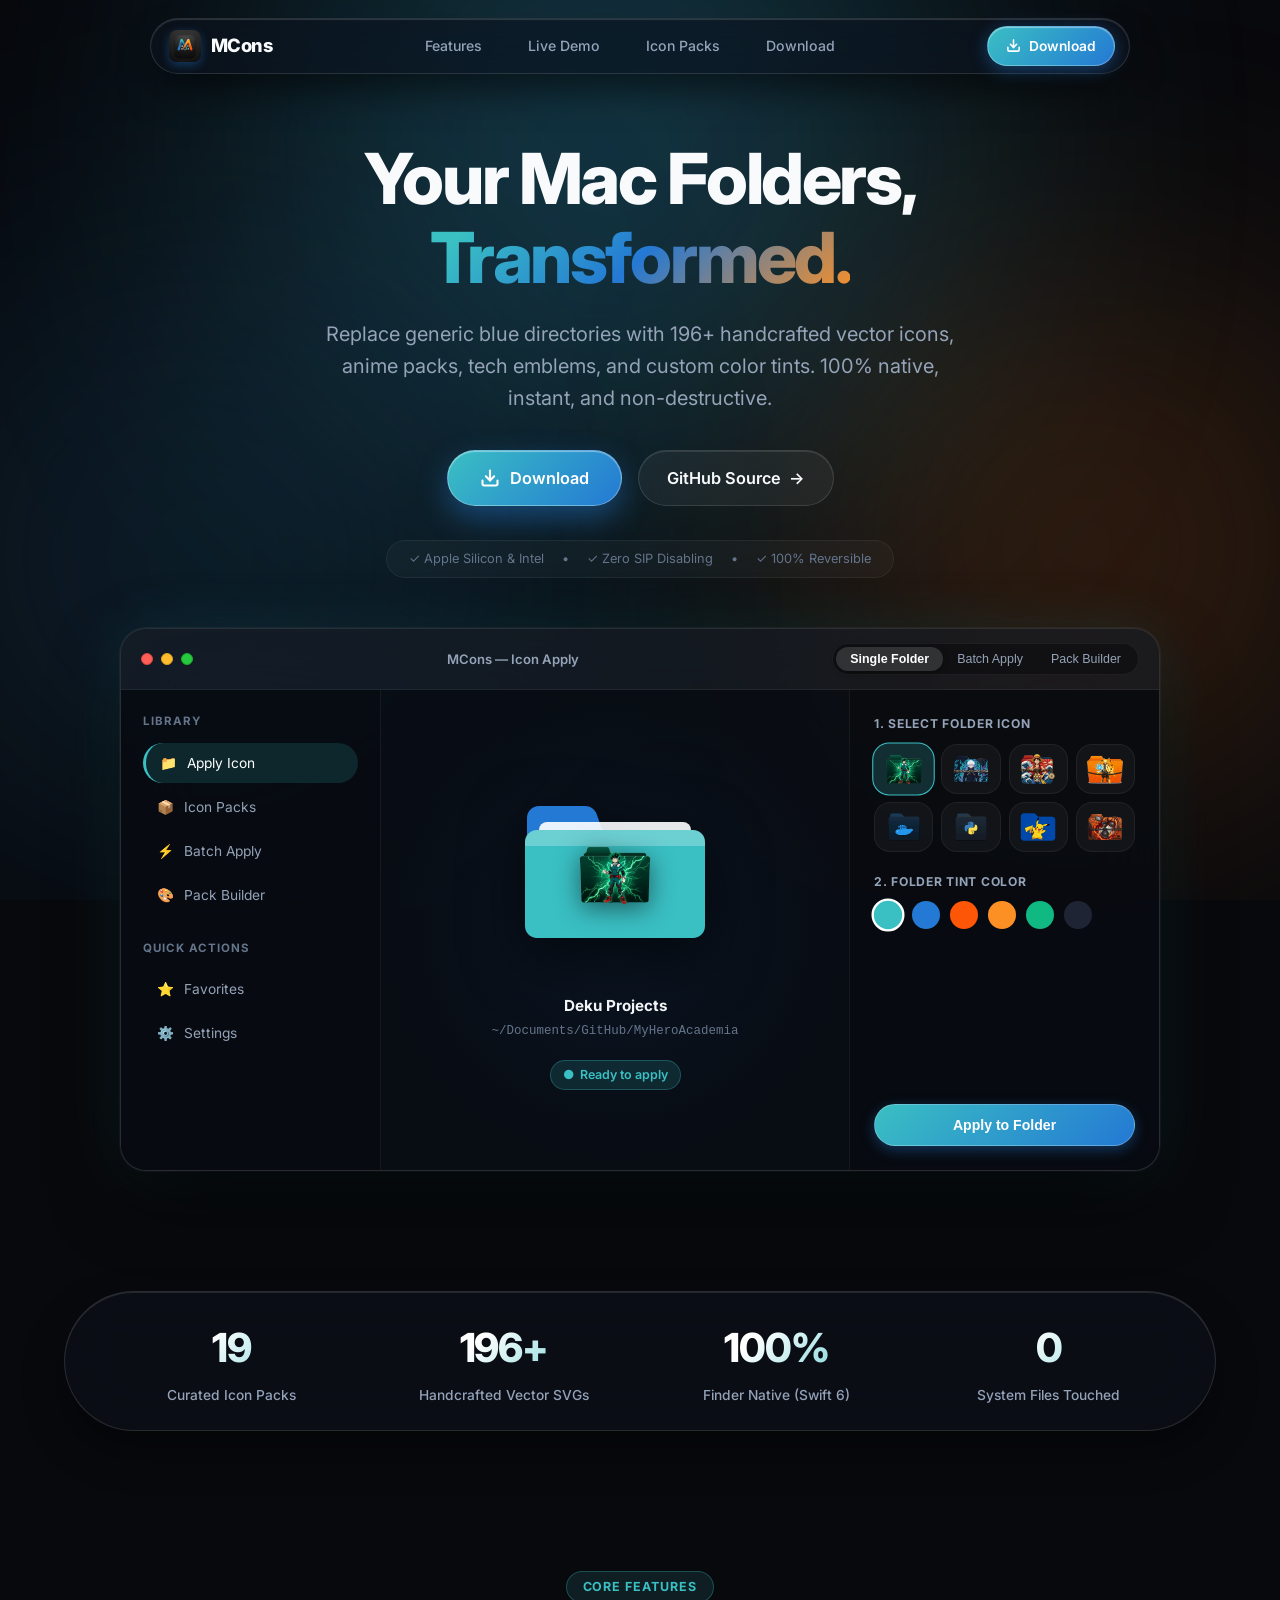
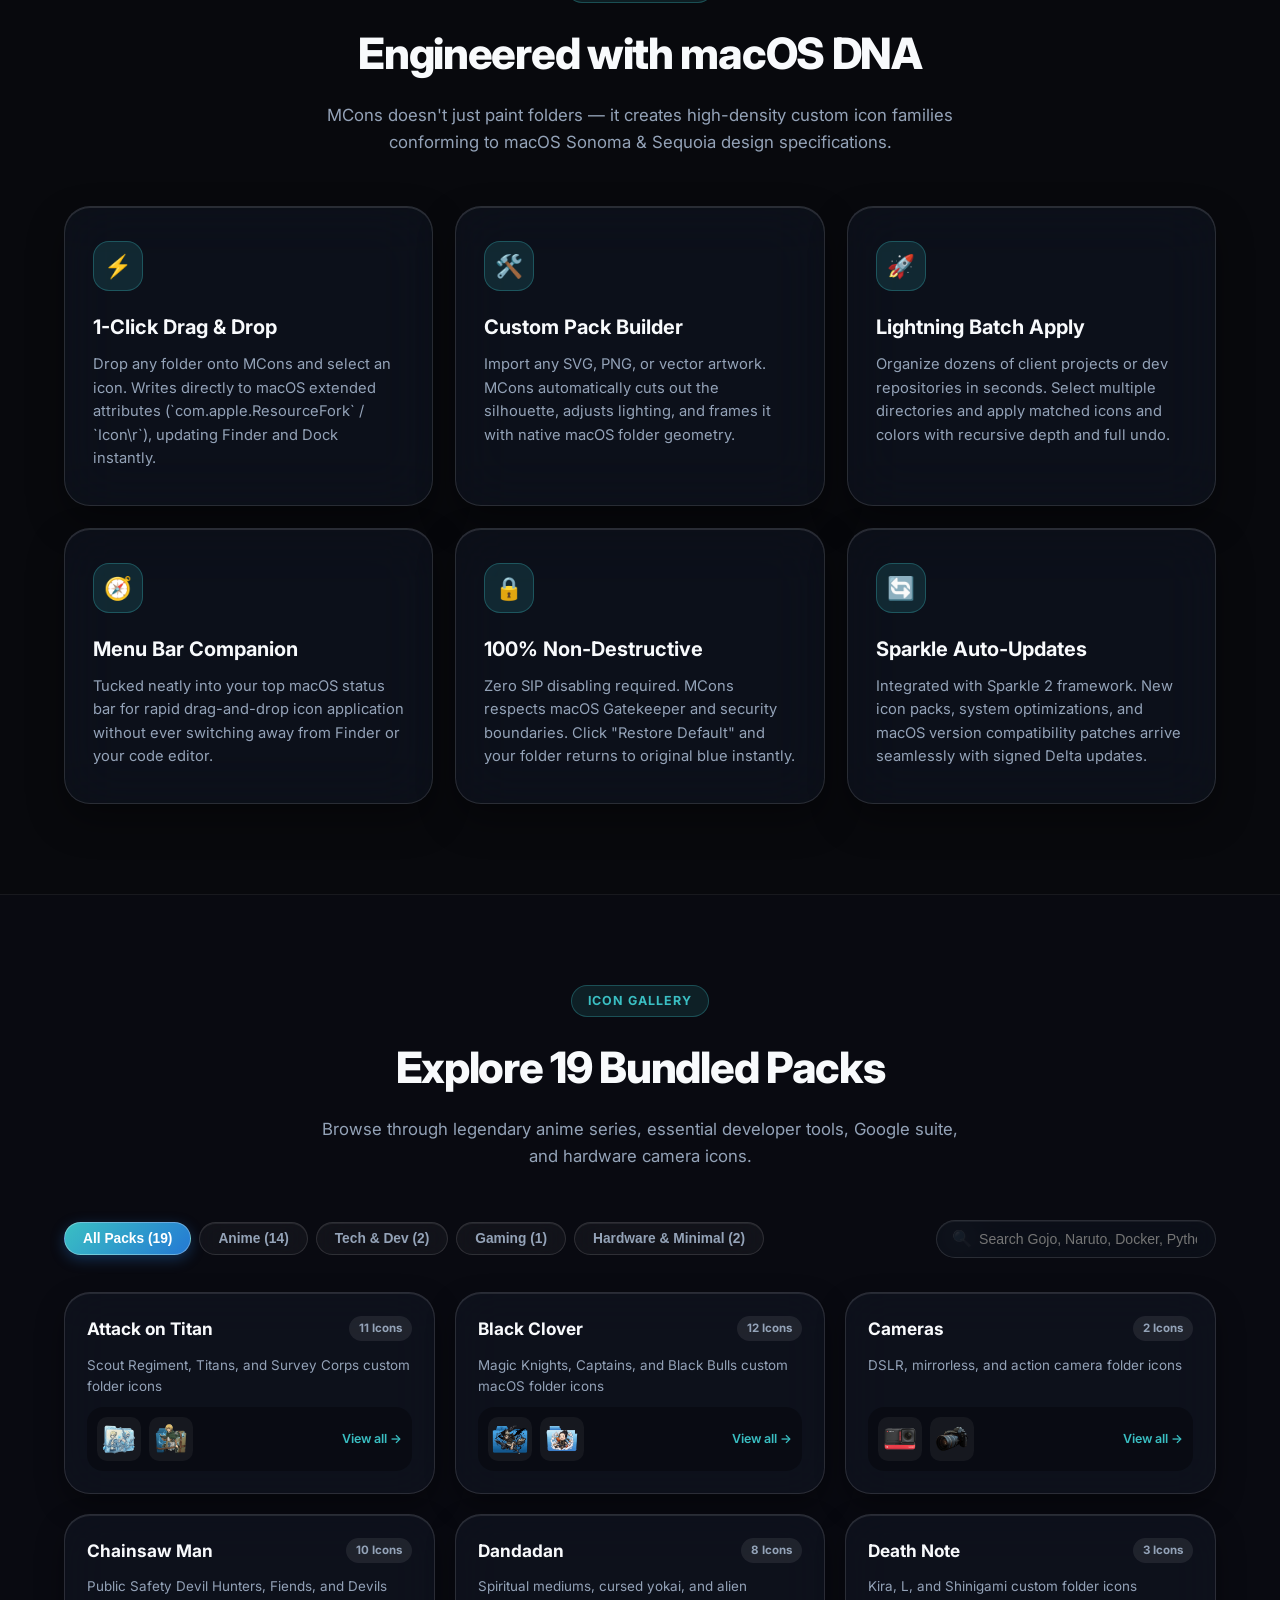
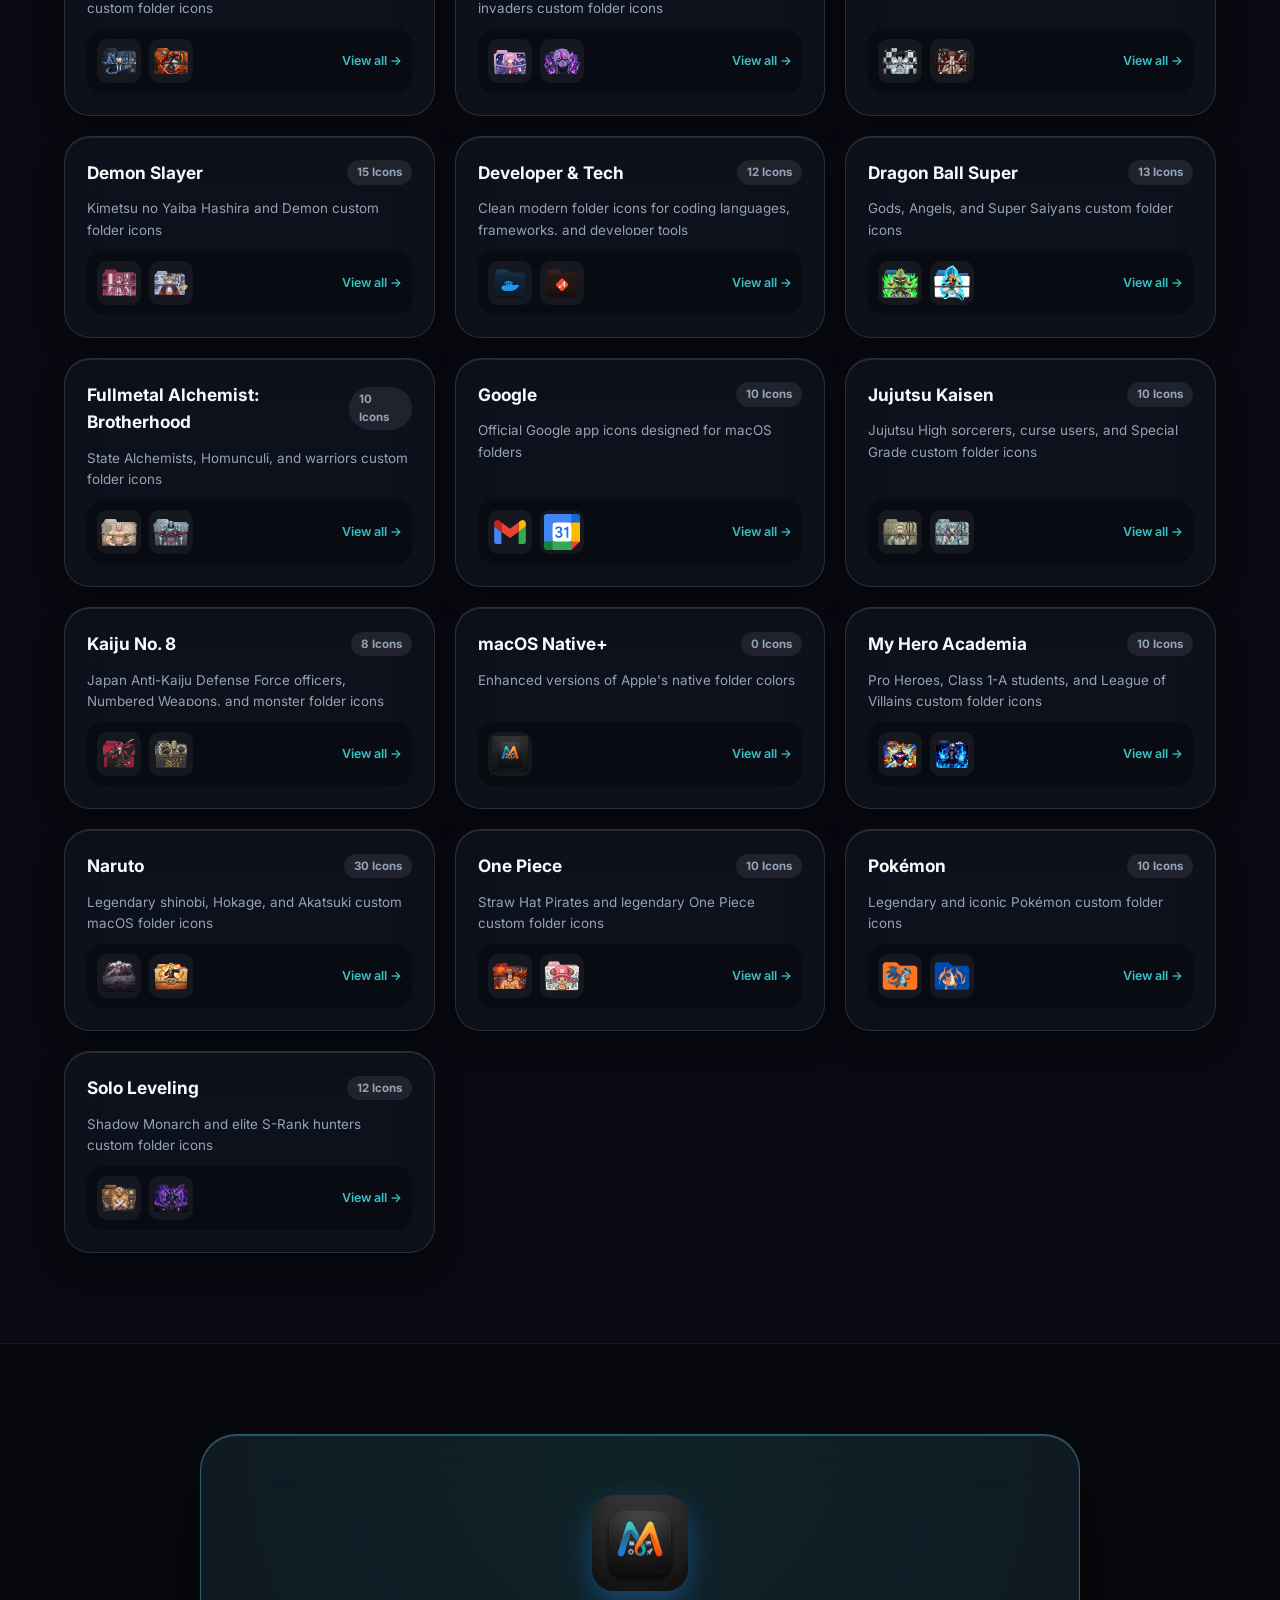
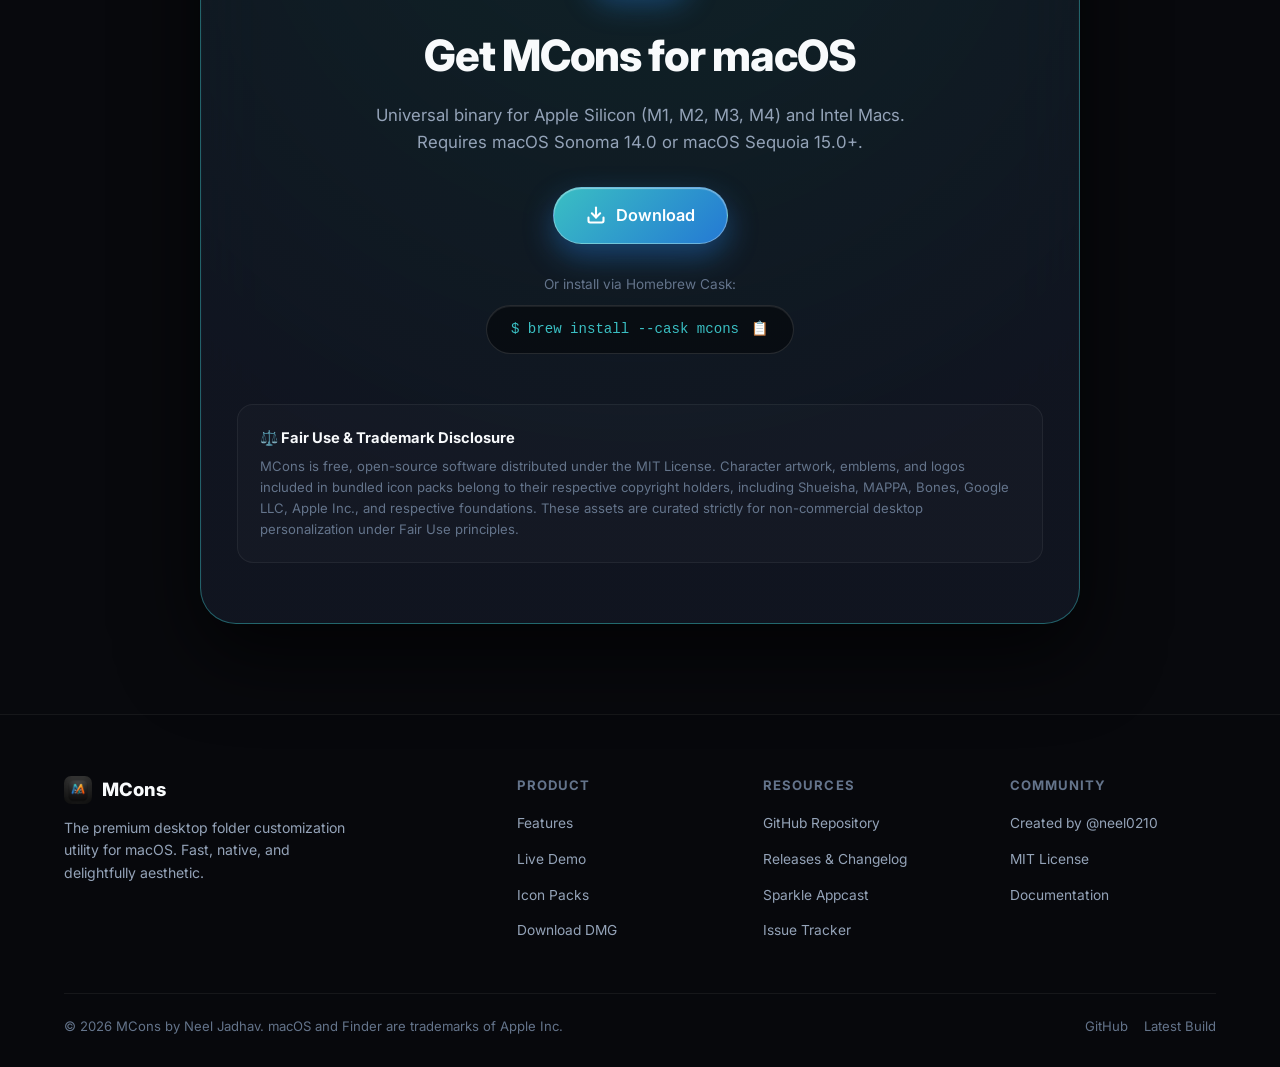
==== docs/index.html @ 1f39835d "feat: add web showcase landing page and Windows desktop companion app" ====
<!DOCTYPE html>
<html lang="en">
<head>
  <meta charset="UTF-8">
  <meta name="viewport" content="width=device-width, initial-scale=1.0">
  <title>MCons — Native macOS Folder Customizer & Vector Icon Packs</title>
  <meta name="description" content="Personalize generic macOS blue folders with 196+ handcrafted vector icons, anime packs, dev tech badges, and custom tints. 100% native Swift 6 app for macOS Sonoma & Sequoia.">
  <meta name="keywords" content="macOS folder icons, custom Mac folders, Mac icon pack, anime folder icons, macOS Sequoia folder customizer, swiftui macos app">
  <meta name="author" content="Neel Jadhav">

  <!-- OpenGraph / Social -->
  <meta property="og:type" content="website">
  <meta property="og:url" content="https://neel0210.github.io/MCons/">
  <meta property="og:title" content="MCons — Your Mac Folders, Transformed.">
  <meta property="og:description" content="196+ handcrafted vector icons, anime packs, custom pack builder, and batch folder applicator for macOS Sonoma & Sequoia.">
  <meta property="og:image" content="assets/icon-512.png">

  <!-- Favicon -->
  <link rel="icon" type="image/png" sizes="32x32" href="assets/icon-256.png">
  <link rel="apple-touch-icon" href="assets/icon-512.png">

  <!-- Google Fonts: Inter -->
  <link rel="preconnect" href="https://fonts.googleapis.com">
  <link rel="preconnect" href="https://fonts.gstatic.com" crossorigin>
  <link href="https://fonts.googleapis.com/css2?family=Inter:wght@400;500;600;700;800&display=swap" rel="stylesheet">

  <link rel="stylesheet" href="styles.css">
</head>
<body>

  <!-- Ambient Glowing Background (Icon Color Palette) -->
  <div class="bg-ambient">
    <div class="aurora-blob blob-1"></div>
    <div class="aurora-blob blob-2"></div>
    <div class="aurora-blob blob-3"></div>
  </div>

  <!-- Floating Pill Glass Navigation (macOS 26/27 Style) -->
  <header class="header-glass">
    <div class="header-container">
      <a href="#" class="logo-wrap">
        <img src="assets/icon-256.png" alt="MCons Logo" />
        <span class="logo-text">MCons</span>
      </a>

      <nav>
        <ul class="nav-links">
          <li><a href="#features">Features</a></li>
          <li><a href="#demo">Live Demo</a></li>
          <li><a href="#packs">Icon Packs</a></li>
          <li><a href="#download">Download</a></li>
        </ul>
      </nav>

      <div class="nav-actions">
        <a href="#download" class="btn-primary-pill">
          <svg width="15" height="15" viewBox="0 0 24 24" fill="none" stroke="currentColor" stroke-width="2.5" stroke-linecap="round" stroke-linejoin="round">
            <path d="M21 15v4a2 2 0 0 1-2 2H5a2 2 0 0 1-2-2v-4"></path>
            <polyline points="7 10 12 15 17 10"></polyline>
            <line x1="12" y1="15" x2="12" y2="3"></line>
          </svg>
          <span>Download</span>
        </a>
      </div>
    </div>
  </header>

  <!-- Hero Section -->
  <section class="hero">
    <div class="container">
      <h1 class="hero-title">
        Your Mac Folders, <br/>
        <span class="icon-gradient-title">Transformed.</span>
      </h1>

      <p class="hero-sub">
        Replace generic blue directories with 196+ handcrafted vector icons, anime packs, tech emblems, and custom color tints. 100% native, instant, and non-destructive.
      </p>

      <div class="hero-cta">
        <a id="heroDmgBtn" href="https://github.com/neel0210/MCons/releases/latest/download/MCons-v1.0.4-release.dmg" download="MCons.dmg" class="btn-hero-download">
          <svg width="20" height="20" viewBox="0 0 24 24" fill="none" stroke="currentColor" stroke-width="2.5" stroke-linecap="round" stroke-linejoin="round">
            <path d="M21 15v4a2 2 0 0 1-2 2H5a2 2 0 0 1-2-2v-4"></path>
            <polyline points="7 10 12 15 17 10"></polyline>
            <line x1="12" y1="15" x2="12" y2="3"></line>
          </svg>
          <span>Download</span>
        </a>

        <a href="https://github.com/neel0210/MCons" target="_blank" rel="noopener" class="btn-hero-secondary">
          <span>GitHub Source</span>
          <span>→</span>
        </a>
      </div>

      <div class="hero-tags-pill">
        <span>✓ Apple Silicon & Intel</span>
        <span>•</span>
        <span>✓ Zero SIP Disabling</span>
        <span>•</span>
        <span>✓ 100% Reversible</span>
      </div>

      <!-- Live Interactive macOS App Mockup -->
      <div id="demo" class="mockup-wrapper">
        <div class="macos-window">
          <!-- Titlebar -->
          <div class="window-titlebar">
            <div class="traffic-lights">
              <span class="light red"></span>
              <span class="light yellow"></span>
              <span class="light green"></span>
            </div>

            <span class="window-title">MCons — Icon Apply</span>

            <div class="window-segmented-pill">
              <button class="seg-btn active">Single Folder</button>
              <button class="seg-btn">Batch Apply</button>
              <button class="seg-btn">Pack Builder</button>
            </div>
          </div>

          <!-- Window Content -->
          <div class="window-body">
            <!-- Sidebar -->
            <div class="mockup-sidebar">
              <div class="mockup-sidebar-title">Library</div>
              <div class="mockup-nav-item active">
                <span>📁</span>
                <span>Apply Icon</span>
              </div>
              <div class="mockup-nav-item">
                <span>📦</span>
                <span>Icon Packs</span>
              </div>
              <div class="mockup-nav-item">
                <span>⚡</span>
                <span>Batch Apply</span>
              </div>
              <div class="mockup-nav-item">
                <span>🎨</span>
                <span>Pack Builder</span>
              </div>
              <div class="mockup-sidebar-title" style="margin-top: 24px;">Quick Actions</div>
              <div class="mockup-nav-item">
                <span>⭐</span>
                <span>Favorites</span>
              </div>
              <div class="mockup-nav-item">
                <span>⚙️</span>
                <span>Settings</span>
              </div>
            </div>

            <!-- Stage: Folder Canvas -->
            <div class="mockup-stage">
              <div class="folder-canvas-wrap">
                <!-- macOS Sonoma / Sequoia Style Vector Folder -->
                <svg id="mockupFolderSvg" class="mac-folder-svg" viewBox="0 0 200 160" fill="none" xmlns="http://www.w3.org/2000/svg">
                  <!-- Back Tab -->
                  <path id="folderTabPath" d="M12 28C12 21.3726 17.3726 16 24 16H70C75.2536 16 80.0899 19.4344 81.8159 24.3986L86.1841 36.9686C87.0471 39.4507 89.4652 41.1672 92.0921 41.1672H176C182.627 41.1672 188 46.5398 188 53.1672V136C188 142.627 182.627 148 176 148H24C17.3726 148 12 142.627 12 136V28Z" fill="#2479d4"/>
                  <!-- Paper Sheet -->
                  <rect x="24" y="32" width="152" height="100" rx="8" fill="#ffffff" fill-opacity="0.9"/>
                  <!-- Front Flap with Depth Gradient -->
                  <path id="folderFrontPath" d="M10 52C10 45.3726 15.3726 40 22 40H178C184.627 40 190 45.3726 190 52V136C190 142.627 184.627 148 178 148H22C15.3726 148 10 142.627 10 136V52Z" fill="#3abfc3"/>
                  <path d="M10 52C10 45.3726 15.3726 40 22 40H178C184.627 40 190 45.3726 190 52V56H10V52Z" fill="#ffffff" fill-opacity="0.25"/>
                </svg>

                <!-- Vector Badge / Character Overlay -->
                <div class="folder-icon-overlay">
                  <img id="mockupOverlayIcon" src="assets/preview-icons/my-hero-academia__izuku_midoriya.svg" alt="Active Icon" />
                </div>
              </div>

              <div id="mockupTargetName" class="folder-target-name">Deku Projects</div>
              <div class="folder-target-path">~/Documents/GitHub/MyHeroAcademia</div>

              <div class="stage-badge-pill">
                <span>●</span> Ready to apply
              </div>
            </div>

            <!-- Controls Panel -->
            <div class="mockup-controls">
              <div>
                <div class="control-group-title">1. Select Folder Icon</div>
                <div class="icon-selector-grid">
                  <button class="icon-chip-btn active" data-icon="assets/preview-icons/my-hero-academia__izuku_midoriya.svg" data-name="Deku" title="Izuku Midoriya">
                    <img src="assets/preview-icons/my-hero-academia__izuku_midoriya.svg" alt="Deku" />
                  </button>
                  <button class="icon-chip-btn" data-icon="assets/preview-icons/jujutsu-kaisen__satoru_gojo.svg" data-name="Gojo" title="Satoru Gojo">
                    <img src="assets/preview-icons/jujutsu-kaisen__satoru_gojo.svg" alt="Gojo" />
                  </button>
                  <button class="icon-chip-btn" data-icon="assets/preview-icons/one-piece_luffy.svg" data-name="Luffy" title="Monkey D. Luffy">
                    <img src="assets/preview-icons/one-piece_luffy.svg" alt="Luffy" />
                  </button>
                  <button class="icon-chip-btn" data-icon="assets/preview-icons/naruto__naruto_uzumaki.svg" data-name="Naruto" title="Naruto Uzumaki">
                    <img src="assets/preview-icons/naruto__naruto_uzumaki.svg" alt="Naruto" />
                  </button>
                  <button class="icon-chip-btn" data-icon="assets/preview-icons/dev-tech_docker.svg" data-name="Docker" title="Docker Container">
                    <img src="assets/preview-icons/dev-tech_docker.svg" alt="Docker" />
                  </button>
                  <button class="icon-chip-btn" data-icon="assets/preview-icons/dev-tech_python.svg" data-name="Python" title="Python 3">
                    <img src="assets/preview-icons/dev-tech_python.svg" alt="Python" />
                  </button>
                  <button class="icon-chip-btn" data-icon="assets/preview-icons/pokemon_pikachu.svg" data-name="Pikachu" title="Pikachu">
                    <img src="assets/preview-icons/pokemon_pikachu.svg" alt="Pikachu" />
                  </button>
                  <button class="icon-chip-btn" data-icon="assets/preview-icons/chainsaw-man_denji.svg" data-name="Denji" title="Chainsaw Man">
                    <img src="assets/preview-icons/chainsaw-man_denji.svg" alt="Denji" />
                  </button>
                </div>
              </div>

              <div>
                <div class="control-group-title">2. Folder Tint Color</div>
                <div class="color-swatches">
                  <button class="swatch-btn active" style="background: #3abfc3;" data-color="#3abfc3" title="MCons Cyan"></button>
                  <button class="swatch-btn" style="background: #2479d4;" data-color="#2479d4" title="Sapphire Blue"></button>
                  <button class="swatch-btn" style="background: #fd5607;" data-color="#fd5607" title="Sunset Orange"></button>
                  <button class="swatch-btn" style="background: #fd9024;" data-color="#fd9024" title="Flame Amber"></button>
                  <button class="swatch-btn" style="background: #10b981;" data-color="#10b981" title="Emerald Green"></button>
                  <button class="swatch-btn" style="background: #1e2433;" data-color="#1e2433" title="Obsidian Slate"></button>
                </div>
              </div>

              <button id="mockupApplyBtn" class="btn-apply-pill">
                Apply to Folder
              </button>
            </div>
          </div>
        </div>
      </div>
    </div>
  </section>

  <!-- Stats Pill Bar -->
  <section class="stats-section">
    <div class="container">
      <div class="stats-pill-container">
        <div>
          <div class="stat-number">19</div>
          <div class="stat-label">Curated Icon Packs</div>
        </div>
        <div>
          <div class="stat-number">196+</div>
          <div class="stat-label">Handcrafted Vector SVGs</div>
        </div>
        <div>
          <div class="stat-number">100%</div>
          <div class="stat-label">Finder Native (Swift 6)</div>
        </div>
        <div>
          <div class="stat-number">0</div>
          <div class="stat-label">System Files Touched</div>
        </div>
      </div>
    </div>
  </section>

  <!-- Features Grid -->
  <section id="features" class="section-pad">
    <div class="container">
      <div class="section-head">
        <span class="section-tag-pill">Core Features</span>
        <h2 class="section-title">Engineered with macOS DNA</h2>
        <p class="section-desc">
          MCons doesn't just paint folders — it creates high-density custom icon families conforming to macOS Sonoma & Sequoia design specifications.
        </p>
      </div>

      <div class="features-grid">
        <div class="feature-pill-card">
          <div class="feature-icon-badge">⚡</div>
          <h3>1-Click Drag & Drop</h3>
          <p>
            Drop any folder onto MCons and select an icon. Writes directly to macOS extended attributes (`com.apple.ResourceFork` / `Icon\r`), updating Finder and Dock instantly.
          </p>
        </div>

        <div class="feature-pill-card">
          <div class="feature-icon-badge">🛠️</div>
          <h3>Custom Pack Builder</h3>
          <p>
            Import any SVG, PNG, or vector artwork. MCons automatically cuts out the silhouette, adjusts lighting, and frames it with native macOS folder geometry.
          </p>
        </div>

        <div class="feature-pill-card">
          <div class="feature-icon-badge">🚀</div>
          <h3>Lightning Batch Apply</h3>
          <p>
            Organize dozens of client projects or dev repositories in seconds. Select multiple directories and apply matched icons and colors with recursive depth and full undo.
          </p>
        </div>

        <div class="feature-pill-card">
          <div class="feature-icon-badge">🧭</div>
          <h3>Menu Bar Companion</h3>
          <p>
            Tucked neatly into your top macOS status bar for rapid drag-and-drop icon application without ever switching away from Finder or your code editor.
          </p>
        </div>

        <div class="feature-pill-card">
          <div class="feature-icon-badge">🔒</div>
          <h3>100% Non-Destructive</h3>
          <p>
            Zero SIP disabling required. MCons respects macOS Gatekeeper and security boundaries. Click "Restore Default" and your folder returns to original blue instantly.
          </p>
        </div>

        <div class="feature-pill-card">
          <div class="feature-icon-badge">🔄</div>
          <h3>Sparkle Auto-Updates</h3>
          <p>
            Integrated with Sparkle 2 framework. New icon packs, system optimizations, and macOS version compatibility patches arrive seamlessly with signed Delta updates.
          </p>
        </div>
      </div>
    </div>
  </section>

  <!-- Icon Packs Catalog & Interactive Explorer -->
  <section id="packs" class="section-pad packs-explorer">
    <div class="container">
      <div class="section-head">
        <span class="section-tag-pill">Icon Gallery</span>
        <h2 class="section-title">Explore 19 Bundled Packs</h2>
        <p class="section-desc">
          Browse through legendary anime series, essential developer tools, Google suite, and hardware camera icons.
        </p>
      </div>

      <!-- Controls: Category Chips + Search -->
      <div class="explorer-controls">
        <div class="category-tabs">
          <button class="cat-btn active" data-cat="all">All Packs (19)</button>
          <button class="cat-btn" data-cat="Anime">Anime (14)</button>
          <button class="cat-btn" data-cat="Tech & Dev">Tech & Dev (2)</button>
          <button class="cat-btn" data-cat="Gaming">Gaming (1)</button>
          <button class="cat-btn" data-cat="Hardware">Hardware & Minimal (2)</button>
        </div>

        <div class="search-box">
          <span class="search-icon">🔍</span>
          <input id="packSearchInput" type="text" placeholder="Search Gojo, Naruto, Docker, Python..." />
        </div>
      </div>

      <!-- Dynamic Cards Grid -->
      <div id="packsGrid" class="packs-grid">
        <!-- Rendered dynamically by app.js from MCONS_PACKS -->
      </div>
    </div>
  </section>

  <!-- Download & Installation Hub -->
  <section id="download" class="section-pad download-section">
    <div class="container">
      <div class="download-pill-card">
        <img src="assets/icon-512.png" alt="MCons Icon" class="download-app-icon" />

        <h2 class="section-title" style="margin-bottom: 12px;">Get MCons for macOS</h2>
        <p class="section-desc" style="max-width: 580px; margin: 0 auto 30px;">
          Universal binary for Apple Silicon (M1, M2, M3, M4) and Intel Macs. Requires macOS Sonoma 14.0 or macOS Sequoia 15.0+.
        </p>

        <div class="download-buttons">
          <a id="mainDmgBtn" href="https://github.com/neel0210/MCons/releases/latest/download/MCons-v1.0.4-release.dmg" download="MCons.dmg" class="btn-hero-download">
            <svg width="20" height="20" viewBox="0 0 24 24" fill="none" stroke="currentColor" stroke-width="2.5" stroke-linecap="round" stroke-linejoin="round">
              <path d="M21 15v4a2 2 0 0 1-2 2H5a2 2 0 0 1-2-2v-4"></path>
              <polyline points="7 10 12 15 17 10"></polyline>
              <line x1="12" y1="15" x2="12" y2="3"></line>
            </svg>
            <span>Download</span>
          </a>
        </div>

        <div style="margin-top: 30px;">
          <div style="font-size: 0.85rem; color: var(--text-dim); margin-bottom: 10px;">Or install via Homebrew Cask:</div>
          <div id="brewCopyBox" class="brew-pill-box" title="Click to copy command">
            <span>$ brew install --cask mcons</span>
            <span>📋</span>
          </div>
        </div>

        <!-- Fair Use Disclosure -->
        <div class="fair-use-box">
          <h4>⚖️ Fair Use & Trademark Disclosure</h4>
          <p>
            MCons is free, open-source software distributed under the MIT License. Character artwork, emblems, and logos included in bundled icon packs belong to their respective copyright holders, including Shueisha, MAPPA, Bones, Google LLC, Apple Inc., and respective foundations. These assets are curated strictly for non-commercial desktop personalization under Fair Use principles.
          </p>
        </div>
      </div>
    </div>
  </section>

  <!-- Modal for Full Pack Preview -->
  <div id="packModal" class="modal-overlay">
    <div class="modal-window">
      <button id="modalCloseBtn" class="modal-close-btn">&times;</button>
      <div style="display: flex; align-items: baseline; gap: 12px;">
        <h3 id="modalTitle" style="font-size: 1.5rem;">Pack Name</h3>
        <span id="modalCount" style="font-size: 0.85rem; color: var(--icon-cyan); font-weight: 700;"></span>
      </div>
      <p id="modalDesc" style="color: var(--text-muted); margin: 8px 0 18px; font-size: 0.9rem;"></p>
      
      <div id="modalIconsGrid" class="modal-icons-grid">
        <!-- Rendered on pack click -->
      </div>
    </div>
  </div>

  <!-- Footer -->
  <footer class="site-footer">
    <div class="container">
      <div class="footer-grid">
        <div class="footer-brand">
          <div style="display: flex; align-items: center; gap: 10px;">
            <img src="assets/icon-256.png" alt="MCons Logo" style="width: 28px; height: 28px; border-radius: 7px;" />
            <span style="font-size: 1.15rem; font-weight: 800;">MCons</span>
          </div>
          <p>
            The premium desktop folder customization utility for macOS. Fast, native, and delightfully aesthetic.
          </p>
        </div>

        <div class="footer-col">
          <h5>Product</h5>
          <ul>
            <li><a href="#features">Features</a></li>
            <li><a href="#demo">Live Demo</a></li>
            <li><a href="#packs">Icon Packs</a></li>
            <li><a href="#download">Download DMG</a></li>
          </ul>
        </div>

        <div class="footer-col">
          <h5>Resources</h5>
          <ul>
            <li><a href="https://github.com/neel0210/MCons" target="_blank" rel="noopener">GitHub Repository</a></li>
            <li><a href="https://github.com/neel0210/MCons/releases" target="_blank" rel="noopener">Releases & Changelog</a></li>
            <li><a href="https://raw.githubusercontent.com/neel0210/MCons/main/appcast.xml" target="_blank" rel="noopener">Sparkle Appcast</a></li>
            <li><a href="https://github.com/neel0210/MCons/issues" target="_blank" rel="noopener">Issue Tracker</a></li>
          </ul>
        </div>

        <div class="footer-col">
          <h5>Community</h5>
          <ul>
            <li><a href="https://github.com/neel0210" target="_blank" rel="noopener">Created by @neel0210</a></li>
            <li><a href="https://github.com/neel0210/MCons/blob/main/LICENSE" target="_blank" rel="noopener">MIT License</a></li>
            <li><a href="https://github.com/neel0210/MCons/blob/main/README.md" target="_blank" rel="noopener">Documentation</a></li>
          </ul>
        </div>
      </div>

      <div class="footer-bottom">
        <div>© 2026 MCons by Neel Jadhav. macOS and Finder are trademarks of Apple Inc.</div>
        <div style="display: flex; gap: 16px;">
          <a href="https://github.com/neel0210/MCons" style="color: var(--text-dim); text-decoration: none;">GitHub</a>
          <a href="#download" style="color: var(--text-dim); text-decoration: none;">Latest Build</a>
        </div>
      </div>
    </div>
  </footer>

  <!-- Scripts -->
  <script src="packs-data.js"></script>
  <script src="app.js"></script>
</body>
</html>
---- docs/styles.css ----
/* MCons — Next-Gen macOS Pill Glassmorphism Design System
   Inspired by macOS Sequoia & Futuristic Concept UI
   Color Palette Extracted from App Icon: 
     Teal/Cyan (#3abfc3), Sapphire Blue (#2479d4), Sunset Orange (#fd5607), Amber (#fd9024), Obsidian Slate (#090b10)
*/

:root {
  --font-mac: -apple-system, BlinkMacSystemFont, "SF Pro Display", "SF Pro Text", "Inter", sans-serif;
  --font-mono: "SF Mono", "Fira Code", Menlo, monospace;

  /* App Icon Exact Color Palette */
  --icon-cyan: #3abfc3;
  --icon-teal: #39cac3;
  --icon-blue: #2479d4;
  --icon-deep-blue: #1b5bb5;
  --icon-orange: #fd5607;
  --icon-amber: #fd9024;
  --icon-gold: #fea11f;

  /* Base & Glass Atmosphere */
  --bg-dark: #08090d;
  --bg-deep: #0e1118;
  --glass-surface: rgba(18, 22, 33, 0.65);
  --glass-elevated: rgba(26, 32, 48, 0.75);
  --glass-pill: rgba(255, 255, 255, 0.05);
  --glass-pill-hover: rgba(255, 255, 255, 0.09);

  /* Specular Highlight Borders */
  --border-glass: rgba(255, 255, 255, 0.12);
  --border-glass-subtle: rgba(255, 255, 255, 0.06);
  --border-highlight: rgba(255, 255, 255, 0.22);
  --border-cyan-glow: rgba(58, 191, 195, 0.45);
  --border-orange-glow: rgba(253, 86, 7, 0.4);

  /* Text Colors */
  --text-main: #f8fafc;
  --text-muted: #94a3b8;
  --text-dim: #64748b;

  /* macOS Pill Radius */
  --pill: 9999px;
  --radius-card: 26px;
  --radius-inner: 16px;

  /* Gradients from Icon */
  --grad-app-icon: linear-gradient(135deg, #3abfc3 0%, #2479d4 50%, #fd5607 100%);
  --grad-cyan-blue: linear-gradient(135deg, #3abfc3 0%, #2479d4 100%);
  --grad-orange-amber: linear-gradient(135deg, #fd5607 0%, #fd9024 100%);
  --grad-pill-specular: linear-gradient(180deg, rgba(255, 255, 255, 0.18) 0%, rgba(255, 255, 255, 0.02) 100%);

  --ease-spring: cubic-bezier(0.16, 1, 0.3, 1);
}

*, *::before, *::after {
  box-sizing: border-box;
  margin: 0;
  padding: 0;
}

html {
  scroll-behavior: smooth;
  color-scheme: dark;
}

body {
  font-family: var(--font-mac);
  background-color: var(--bg-dark);
  color: var(--text-main);
  line-height: 1.6;
  overflow-x: hidden;
  -webkit-font-smoothing: antialiased;
}

/* Ambient Background Lights (Icon Colors: Cyan + Orange + Sapphire) */
.bg-ambient {
  position: fixed;
  inset: 0;
  pointer-events: none;
  z-index: -1;
  overflow: hidden;
}

.aurora-blob {
  position: absolute;
  border-radius: 50%;
  filter: blur(140px);
  will-change: transform;
}

.blob-1 {
  width: 700px;
  height: 700px;
  background: radial-gradient(circle, #2479d4 0%, #3abfc3 60%, transparent 80%);
  top: -200px;
  left: 20%;
  opacity: 0.3;
}

.blob-2 {
  width: 550px;
  height: 550px;
  background: radial-gradient(circle, #fd5607 0%, #fd9024 50%, transparent 75%);
  top: 30%;
  right: -80px;
  opacity: 0.22;
}

.blob-3 {
  width: 600px;
  height: 600px;
  background: radial-gradient(circle, #3abfc3 0%, #1b5bb5 70%, transparent 80%);
  bottom: 5%;
  left: -100px;
  opacity: 0.18;
}

.container {
  width: 100%;
  max-width: 1200px;
  margin: 0 auto;
  padding: 0 24px;
}

/* Floating Glassmorphic Pill Header (macOS Concept) */
.header-glass {
  position: fixed;
  top: 18px;
  left: 0;
  right: 0;
  z-index: 1000;
  display: flex;
  justify-content: center;
  padding: 0 20px;
  pointer-events: none;
}

.header-container {
  pointer-events: auto;
  display: flex;
  align-items: center;
  justify-content: space-between;
  width: 100%;
  max-width: 980px;
  height: 56px;
  padding: 6px 14px 6px 18px;
  background: rgba(14, 18, 27, 0.65);
  backdrop-filter: blur(32px) saturate(210%);
  -webkit-backdrop-filter: blur(32px) saturate(210%);
  border: 1px solid var(--border-glass);
  border-radius: var(--pill);
  box-shadow: 0 20px 40px -10px rgba(0, 0, 0, 0.7),
              inset 0 1px 1px rgba(255, 255, 255, 0.15);
  transition: all 0.3s var(--ease-spring);
}

.logo-wrap {
  display: flex;
  align-items: center;
  gap: 10px;
  text-decoration: none;
  color: var(--text-main);
}

.logo-wrap img {
  width: 32px;
  height: 32px;
  border-radius: 8px;
  box-shadow: 0 3px 10px rgba(36, 121, 212, 0.4);
}

.logo-text {
  font-size: 1.15rem;
  font-weight: 800;
  letter-spacing: -0.03em;
}

.logo-badge {
  font-size: 0.68rem;
  font-weight: 700;
  padding: 2px 8px;
  background: rgba(58, 191, 195, 0.15);
  color: var(--icon-cyan);
  border: 1px solid rgba(58, 191, 195, 0.3);
  border-radius: var(--pill);
}

.nav-links {
  display: flex;
  align-items: center;
  gap: 22px;
  list-style: none;
}

.nav-links a {
  text-decoration: none;
  color: var(--text-muted);
  font-size: 0.88rem;
  font-weight: 500;
  padding: 6px 12px;
  border-radius: var(--pill);
  transition: all 0.2s ease;
}

.nav-links a:hover {
  color: var(--text-main);
  background: rgba(255, 255, 255, 0.06);
}

.nav-actions {
  display: flex;
  align-items: center;
  gap: 10px;
}

/* Glass Pill Buttons */
.btn-pill-glass {
  display: inline-flex;
  align-items: center;
  gap: 6px;
  padding: 7px 14px;
  border-radius: var(--pill);
  background: rgba(255, 255, 255, 0.05);
  border: 1px solid var(--border-glass);
  color: var(--text-main);
  text-decoration: none;
  font-size: 0.84rem;
  font-weight: 600;
  box-shadow: inset 0 1px 0 rgba(255, 255, 255, 0.1);
  transition: all 0.2s var(--ease-spring);
}

.btn-pill-glass:hover {
  background: rgba(255, 255, 255, 0.1);
  border-color: var(--border-highlight);
  transform: translateY(-1px);
}

.btn-primary-pill {
  display: inline-flex;
  align-items: center;
  gap: 8px;
  padding: 8px 18px;
  border-radius: var(--pill);
  background: var(--grad-cyan-blue);
  color: #fff;
  text-decoration: none;
  font-size: 0.86rem;
  font-weight: 600;
  border: 1px solid rgba(255, 255, 255, 0.25);
  box-shadow: 0 4px 18px rgba(36, 121, 212, 0.45),
              inset 0 1px 1px rgba(255, 255, 255, 0.4);
  cursor: pointer;
  transition: all 0.25s var(--ease-spring);
}

.btn-primary-pill:hover {
  box-shadow: 0 6px 24px rgba(36, 121, 212, 0.65);
  transform: translateY(-1px);
  filter: brightness(1.08);
}

/* Hero Section */
.hero {
  padding: 140px 0 70px;
  text-align: center;
}

.hero-pill-badge {
  display: inline-flex;
  align-items: center;
  gap: 8px;
  padding: 6px 18px;
  background: rgba(18, 24, 38, 0.7);
  backdrop-filter: blur(20px);
  border: 1px solid var(--border-glass);
  border-radius: var(--pill);
  font-size: 0.84rem;
  font-weight: 500;
  color: var(--text-muted);
  margin-bottom: 26px;
  box-shadow: 0 10px 25px rgba(0, 0, 0, 0.3),
              inset 0 1px 0 rgba(255, 255, 255, 0.12);
}

.hero-pill-badge .dot {
  width: 7px;
  height: 7px;
  border-radius: 50%;
  background: var(--icon-cyan);
  box-shadow: 0 0 10px var(--icon-cyan);
}

.hero-title {
  font-size: clamp(2.6rem, 5.8vw, 4.4rem);
  font-weight: 800;
  letter-spacing: -0.035em;
  max-width: 900px;
  margin: 0 auto 20px;
  line-height: 1.12;
}

.icon-gradient-title {
  background: linear-gradient(135deg, #3abfc3 10%, #2479d4 50%, #fd9024 100%);
  -webkit-background-clip: text;
  -webkit-text-fill-color: transparent;
}

.hero-sub {
  font-size: clamp(1.05rem, 2vw, 1.25rem);
  color: var(--text-muted);
  max-width: 660px;
  margin: 0 auto 36px;
}

.hero-cta {
  display: flex;
  align-items: center;
  justify-content: center;
  gap: 16px;
  flex-wrap: wrap;
  margin-bottom: 34px;
}

.btn-hero-download {
  display: inline-flex;
  align-items: center;
  gap: 10px;
  padding: 14px 32px;
  border-radius: var(--pill);
  background: var(--grad-cyan-blue);
  color: #fff;
  font-size: 1.02rem;
  font-weight: 600;
  text-decoration: none;
  border: 1px solid rgba(255, 255, 255, 0.3);
  box-shadow: 0 12px 30px rgba(36, 121, 212, 0.45),
              inset 0 1px 1px rgba(255, 255, 255, 0.4);
  transition: all 0.25s var(--ease-spring);
}

.btn-hero-download:hover {
  transform: translateY(-2px);
  box-shadow: 0 16px 38px rgba(36, 121, 212, 0.6);
  filter: brightness(1.06);
}

.btn-hero-secondary {
  display: inline-flex;
  align-items: center;
  gap: 8px;
  padding: 14px 28px;
  border-radius: var(--pill);
  background: rgba(255, 255, 255, 0.05);
  backdrop-filter: blur(20px);
  border: 1px solid var(--border-glass);
  color: var(--text-main);
  font-size: 1.02rem;
  font-weight: 600;
  text-decoration: none;
  box-shadow: inset 0 1px 0 rgba(255, 255, 255, 0.1);
  transition: all 0.25s var(--ease-spring);
}

.btn-hero-secondary:hover {
  background: rgba(255, 255, 255, 0.1);
  border-color: var(--border-highlight);
  transform: translateY(-2px);
}

.hero-tags-pill {
  display: inline-flex;
  align-items: center;
  gap: 18px;
  padding: 8px 22px;
  background: rgba(255, 255, 255, 0.03);
  backdrop-filter: blur(16px);
  border: 1px solid var(--border-glass-subtle);
  border-radius: var(--pill);
  font-size: 0.8rem;
  color: var(--text-dim);
  margin-bottom: 50px;
}

/* macOS Window Mockup with Glass Frame */
.mockup-wrapper {
  max-width: 1040px;
  margin: 0 auto;
}

.macos-window {
  background: rgba(14, 18, 28, 0.78);
  backdrop-filter: blur(36px) saturate(220%);
  -webkit-backdrop-filter: blur(36px) saturate(220%);
  border: 1px solid var(--border-glass);
  border-radius: var(--radius-card);
  box-shadow: 0 30px 80px -15px rgba(0, 0, 0, 0.85),
              0 0 0 1px rgba(255, 255, 255, 0.05),
              0 0 60px rgba(58, 191, 195, 0.15);
  overflow: hidden;
  text-align: left;
}

.window-titlebar {
  display: flex;
  align-items: center;
  justify-content: space-between;
  padding: 14px 20px;
  background: rgba(255, 255, 255, 0.03);
  border-bottom: 1px solid var(--border-glass-subtle);
}

.traffic-lights {
  display: flex;
  gap: 8px;
}

.light {
  width: 12px;
  height: 12px;
  border-radius: 50%;
}
.light.red { background: #ff5f56; border: 1px solid #e0443e; }
.light.yellow { background: #ffbd2e; border: 1px solid #dea123; }
.light.green { background: #27c93f; border: 1px solid #1aab29; }

.window-title {
  font-size: 0.82rem;
  font-weight: 600;
  color: var(--text-muted);
}

.window-segmented-pill {
  display: flex;
  background: rgba(0, 0, 0, 0.35);
  padding: 3px;
  border-radius: var(--pill);
  border: 1px solid var(--border-glass-subtle);
}

.seg-btn {
  background: none;
  border: none;
  color: var(--text-muted);
  font-size: 0.78rem;
  font-weight: 500;
  padding: 5px 14px;
  border-radius: var(--pill);
  cursor: pointer;
  transition: all 0.2s ease;
}

.seg-btn.active {
  background: rgba(255, 255, 255, 0.14);
  color: #fff;
  font-weight: 600;
  box-shadow: 0 2px 6px rgba(0,0,0,0.3);
}

.window-body {
  display: grid;
  grid-template-columns: 260px 1fr 310px;
  min-height: 480px;
  background: rgba(8, 11, 18, 0.6);
}

@media (max-width: 960px) {
  .window-body {
    grid-template-columns: 1fr;
  }
}

.mockup-sidebar {
  padding: 22px;
  border-right: 1px solid var(--border-glass-subtle);
  background: rgba(0, 0, 0, 0.18);
}

.mockup-sidebar-title {
  font-size: 0.72rem;
  text-transform: uppercase;
  letter-spacing: 0.08em;
  color: var(--text-dim);
  margin-bottom: 12px;
  font-weight: 700;
}

.mockup-nav-item {
  display: flex;
  align-items: center;
  gap: 10px;
  padding: 9px 14px;
  border-radius: var(--pill);
  font-size: 0.86rem;
  color: var(--text-muted);
  cursor: pointer;
  margin-bottom: 4px;
  transition: all 0.15s ease;
}

.mockup-nav-item:hover, .mockup-nav-item.active {
  background: rgba(58, 191, 195, 0.15);
  color: #fff;
}

.mockup-nav-item.active {
  border-left: 3px solid var(--icon-cyan);
}

.mockup-stage {
  padding: 30px;
  display: flex;
  flex-direction: column;
  align-items: center;
  justify-content: center;
  text-align: center;
  background: radial-gradient(circle at center, rgba(36, 121, 212, 0.08) 0%, transparent 70%);
}

.folder-canvas-wrap {
  position: relative;
  width: 220px;
  height: 200px;
  margin-bottom: 24px;
  display: flex;
  align-items: center;
  justify-content: center;
}

.mac-folder-svg {
  width: 200px;
  height: 180px;
  filter: drop-shadow(0 18px 30px rgba(0, 0, 0, 0.6));
  transition: all 0.3s var(--ease-spring);
}

.folder-icon-overlay {
  position: absolute;
  top: 52%;
  left: 50%;
  transform: translate(-50%, -50%);
  width: 76px;
  height: 76px;
  pointer-events: none;
  transition: all 0.3s var(--ease-spring);
}

.folder-icon-overlay img {
  width: 100%;
  height: 100%;
  object-fit: contain;
  filter: drop-shadow(0 6px 12px rgba(0, 0, 0, 0.5));
}

.folder-target-name {
  font-size: 0.95rem;
  font-weight: 700;
  margin-bottom: 4px;
}

.folder-target-path {
  font-size: 0.78rem;
  color: var(--text-dim);
  font-family: var(--font-mono);
  margin-bottom: 18px;
}

.stage-badge-pill {
  display: inline-flex;
  align-items: center;
  gap: 6px;
  font-size: 0.78rem;
  font-weight: 600;
  padding: 4px 12px;
  background: rgba(58, 191, 195, 0.15);
  color: var(--icon-cyan);
  border-radius: var(--pill);
  border: 1px solid rgba(58, 191, 195, 0.3);
}

/* Controls Panel */
.mockup-controls {
  padding: 24px;
  border-left: 1px solid var(--border-glass-subtle);
  background: rgba(0, 0, 0, 0.18);
  display: flex;
  flex-direction: column;
  gap: 20px;
}

.control-group-title {
  font-size: 0.76rem;
  font-weight: 700;
  text-transform: uppercase;
  letter-spacing: 0.06em;
  color: var(--text-muted);
  margin-bottom: 10px;
}

.icon-selector-grid {
  display: grid;
  grid-template-columns: repeat(4, 1fr);
  gap: 8px;
}

.icon-chip-btn {
  background: rgba(255, 255, 255, 0.04);
  border: 1px solid var(--border-glass-subtle);
  border-radius: var(--radius-inner);
  padding: 6px;
  display: flex;
  align-items: center;
  justify-content: center;
  cursor: pointer;
  transition: all 0.2s ease;
}

.icon-chip-btn:hover, .icon-chip-btn.active {
  background: rgba(58, 191, 195, 0.2);
  border-color: var(--icon-cyan);
  transform: scale(1.06);
}

.icon-chip-btn img {
  width: 36px;
  height: 36px;
  object-fit: contain;
}

.color-swatches {
  display: flex;
  gap: 10px;
  flex-wrap: wrap;
}

.swatch-btn {
  width: 28px;
  height: 28px;
  border-radius: 50%;
  border: 2px solid transparent;
  cursor: pointer;
  transition: transform 0.2s ease, border-color 0.2s ease;
}

.swatch-btn:hover, .swatch-btn.active {
  transform: scale(1.18);
  border-color: #fff;
}

.btn-apply-pill {
  margin-top: auto;
  width: 100%;
  padding: 12px;
  background: var(--grad-cyan-blue);
  color: #fff;
  border: 1px solid rgba(255, 255, 255, 0.25);
  border-radius: var(--pill);
  font-weight: 600;
  font-size: 0.88rem;
  cursor: pointer;
  box-shadow: 0 4px 14px rgba(36, 121, 212, 0.4);
  transition: all 0.2s ease;
}

.btn-apply-pill:hover {
  filter: brightness(1.1);
  transform: translateY(-1px);
}

/* Stats Pill Bar */
.stats-section {
  padding: 50px 0;
}

.stats-pill-container {
  display: grid;
  grid-template-columns: repeat(4, 1fr);
  gap: 20px;
  background: rgba(14, 18, 28, 0.6);
  backdrop-filter: blur(28px);
  border: 1px solid var(--border-glass);
  border-radius: var(--pill);
  padding: 24px 40px;
  text-align: center;
  box-shadow: 0 20px 40px rgba(0, 0, 0, 0.4),
              inset 0 1px 0 rgba(255, 255, 255, 0.1);
}

@media (max-width: 820px) {
  .stats-pill-container {
    grid-template-columns: repeat(2, 1fr);
    border-radius: var(--radius-card);
    padding: 24px;
  }
}

.stat-number {
  font-size: 2.5rem;
  font-weight: 800;
  letter-spacing: -0.03em;
  background: linear-gradient(135deg, #fff 40%, var(--icon-cyan) 100%);
  -webkit-background-clip: text;
  -webkit-text-fill-color: transparent;
  margin-bottom: 4px;
}

.stat-label {
  font-size: 0.86rem;
  color: var(--text-muted);
  font-weight: 500;
}

/* Features Grid with Pill Glassmorphism */
.section-pad {
  padding: 90px 0;
}

.section-head {
  text-align: center;
  max-width: 660px;
  margin: 0 auto 50px;
}

.section-tag-pill {
  display: inline-flex;
  align-items: center;
  padding: 5px 16px;
  border-radius: var(--pill);
  background: rgba(58, 191, 195, 0.12);
  border: 1px solid rgba(58, 191, 195, 0.3);
  color: var(--icon-cyan);
  font-size: 0.78rem;
  font-weight: 700;
  text-transform: uppercase;
  letter-spacing: 0.08em;
  margin-bottom: 16px;
}

.section-title {
  font-size: clamp(2rem, 3.4vw, 2.7rem);
  font-weight: 800;
  letter-spacing: -0.03em;
  margin-bottom: 14px;
}

.section-desc {
  font-size: 1.05rem;
  color: var(--text-muted);
}

.features-grid {
  display: grid;
  grid-template-columns: repeat(3, 1fr);
  gap: 22px;
}

@media (max-width: 900px) {
  .features-grid {
    grid-template-columns: 1fr;
  }
}

.feature-pill-card {
  background: rgba(18, 23, 36, 0.55);
  backdrop-filter: blur(28px) saturate(190%);
  -webkit-backdrop-filter: blur(28px) saturate(190%);
  border: 1px solid var(--border-glass);
  border-radius: var(--radius-card);
  padding: 34px 28px;
  box-shadow: 0 16px 36px rgba(0, 0, 0, 0.35),
              inset 0 1px 0 rgba(255, 255, 255, 0.12);
  transition: all 0.3s var(--ease-spring);
  position: relative;
  overflow: hidden;
}

.feature-pill-card:hover {
  transform: translateY(-4px);
  border-color: var(--border-cyan-glow);
  box-shadow: 0 22px 50px rgba(0, 0, 0, 0.5), 0 0 30px rgba(58, 191, 195, 0.15);
}

.feature-icon-badge {
  width: 50px;
  height: 50px;
  border-radius: var(--radius-inner);
  background: rgba(58, 191, 195, 0.14);
  border: 1px solid rgba(58, 191, 195, 0.3);
  display: flex;
  align-items: center;
  justify-content: center;
  font-size: 1.4rem;
  margin-bottom: 20px;
}

.feature-pill-card h3 {
  font-size: 1.25rem;
  font-weight: 700;
  margin-bottom: 10px;
}

.feature-pill-card p {
  font-size: 0.92rem;
  color: var(--text-muted);
  line-height: 1.6;
}

/* Icon Packs Explorer */
.packs-explorer {
  background: rgba(10, 13, 20, 0.6);
  border-top: 1px solid var(--border-glass-subtle);
  border-bottom: 1px solid var(--border-glass-subtle);
}

.explorer-controls {
  display: flex;
  align-items: center;
  justify-content: space-between;
  flex-wrap: wrap;
  gap: 16px;
  margin-bottom: 34px;
}

.category-tabs {
  display: flex;
  gap: 8px;
  flex-wrap: wrap;
}

.cat-btn {
  background: rgba(255, 255, 255, 0.04);
  backdrop-filter: blur(14px);
  border: 1px solid var(--border-glass);
  color: var(--text-muted);
  padding: 8px 18px;
  border-radius: var(--pill);
  font-size: 0.86rem;
  font-weight: 600;
  cursor: pointer;
  box-shadow: inset 0 1px 0 rgba(255, 255, 255, 0.08);
  transition: all 0.2s ease;
}

.cat-btn:hover, .cat-btn.active {
  background: var(--grad-cyan-blue);
  color: #fff;
  border-color: rgba(255, 255, 255, 0.3);
  box-shadow: 0 4px 14px rgba(36, 121, 212, 0.35);
}

.search-box {
  position: relative;
  min-width: 280px;
}

.search-box input {
  width: 100%;
  padding: 10px 18px 10px 42px;
  background: rgba(14, 18, 28, 0.7);
  backdrop-filter: blur(16px);
  border: 1px solid var(--border-glass);
  border-radius: var(--pill);
  color: var(--text-main);
  font-size: 0.88rem;
  outline: none;
  box-shadow: inset 0 1px 0 rgba(255, 255, 255, 0.06);
  transition: border-color 0.2s ease;
}

.search-box input:focus {
  border-color: var(--icon-cyan);
}

.search-box .search-icon {
  position: absolute;
  left: 16px;
  top: 50%;
  transform: translateY(-50%);
  color: var(--text-dim);
  pointer-events: none;
}

.packs-grid {
  display: grid;
  grid-template-columns: repeat(auto-fill, minmax(280px, 1fr));
  gap: 20px;
}

.pack-card {
  background: rgba(18, 23, 36, 0.6);
  backdrop-filter: blur(24px);
  border: 1px solid var(--border-glass);
  border-radius: var(--radius-card);
  padding: 22px;
  transition: all 0.3s var(--ease-spring);
  cursor: pointer;
  display: flex;
  flex-direction: column;
  box-shadow: 0 12px 28px rgba(0, 0, 0, 0.35),
              inset 0 1px 0 rgba(255, 255, 255, 0.1);
}

.pack-card:hover {
  background: rgba(26, 32, 48, 0.75);
  border-color: var(--border-highlight);
  transform: translateY(-3px);
  box-shadow: 0 16px 36px rgba(0, 0, 0, 0.5), 0 0 24px rgba(58, 191, 195, 0.12);
}

.pack-header {
  display: flex;
  align-items: center;
  justify-content: space-between;
  margin-bottom: 12px;
}

.pack-name {
  font-size: 1.08rem;
  font-weight: 700;
}

.pack-badge {
  font-size: 0.72rem;
  font-weight: 700;
  padding: 3px 10px;
  border-radius: var(--pill);
  background: rgba(255, 255, 255, 0.08);
  color: var(--text-muted);
}

.pack-desc {
  font-size: 0.84rem;
  color: var(--text-muted);
  margin-bottom: 16px;
  display: -webkit-box;
  -webkit-line-clamp: 2;
  -webkit-box-orient: vertical;
  overflow: hidden;
  height: 2.7em;
}

.pack-previews {
  display: flex;
  gap: 8px;
  margin-top: auto;
  background: rgba(0, 0, 0, 0.3);
  border-radius: var(--radius-inner);
  padding: 10px;
  align-items: center;
}

.pack-preview-item {
  width: 44px;
  height: 44px;
  border-radius: 10px;
  background: rgba(255, 255, 255, 0.05);
  display: flex;
  align-items: center;
  justify-content: center;
  overflow: hidden;
}

.pack-preview-item img {
  width: 36px;
  height: 36px;
  object-fit: contain;
}

.pack-view-more {
  margin-left: auto;
  font-size: 0.78rem;
  color: var(--icon-cyan);
  font-weight: 600;
}

/* Download Section */
.download-section {
  padding: 90px 0;
}

.download-pill-card {
  background: radial-gradient(circle at 50% 0%, rgba(58, 191, 195, 0.15) 0%, rgba(18, 23, 36, 0.85) 75%);
  backdrop-filter: blur(36px);
  border: 1px solid var(--border-cyan-glow);
  border-radius: 36px;
  padding: 60px 36px;
  text-align: center;
  box-shadow: 0 30px 80px rgba(0, 0, 0, 0.7),
              inset 0 1px 1px rgba(255, 255, 255, 0.2);
  max-width: 880px;
  margin: 0 auto;
}

.download-app-icon {
  width: 96px;
  height: 96px;
  margin-bottom: 22px;
  border-radius: 22px;
  box-shadow: 0 12px 30px rgba(36, 121, 212, 0.45);
}

.download-buttons {
  display: flex;
  align-items: center;
  justify-content: center;
  gap: 16px;
  flex-wrap: wrap;
  margin: 32px 0 22px;
}

.brew-pill-box {
  display: inline-flex;
  align-items: center;
  gap: 12px;
  background: rgba(0, 0, 0, 0.45);
  border: 1px solid var(--border-glass);
  border-radius: var(--pill);
  padding: 12px 24px;
  font-family: var(--font-mono);
  font-size: 0.88rem;
  color: var(--icon-cyan);
  cursor: pointer;
  transition: all 0.2s ease;
  box-shadow: inset 0 1px 0 rgba(255, 255, 255, 0.08);
}

.brew-pill-box:hover {
  border-color: var(--icon-cyan);
  background: rgba(0, 0, 0, 0.65);
}

.fair-use-box {
  background: rgba(255, 255, 255, 0.02);
  border: 1px solid var(--border-glass-subtle);
  border-radius: var(--radius-inner);
  padding: 22px;
  margin-top: 50px;
  text-align: left;
}

.fair-use-box h4 {
  font-size: 0.92rem;
  margin-bottom: 6px;
  color: var(--text-main);
}

.fair-use-box p {
  font-size: 0.82rem;
  color: var(--text-dim);
  line-height: 1.6;
}

/* Footer with Glass Pill Finish */
.site-footer {
  border-top: 1px solid var(--border-glass-subtle);
  background: rgba(8, 9, 13, 0.95);
  padding: 60px 0 30px;
}

.footer-grid {
  display: grid;
  grid-template-columns: 2fr 1fr 1fr 1fr;
  gap: 40px;
  margin-bottom: 40px;
}

@media (max-width: 768px) {
  .footer-grid {
    grid-template-columns: 1fr 1fr;
  }
}

.footer-brand p {
  font-size: 0.88rem;
  color: var(--text-muted);
  max-width: 300px;
  margin: 12px 0 18px;
}

.footer-col h5 {
  font-size: 0.82rem;
  text-transform: uppercase;
  letter-spacing: 0.08em;
  color: var(--text-dim);
  margin-bottom: 14px;
}

.footer-col ul {
  list-style: none;
}

.footer-col ul li {
  margin-bottom: 10px;
}

.footer-col ul li a {
  text-decoration: none;
  font-size: 0.86rem;
  color: var(--text-muted);
  transition: color 0.2s ease;
}

.footer-col ul li a:hover {
  color: var(--text-main);
}

.footer-bottom {
  border-top: 1px solid var(--border-glass-subtle);
  padding-top: 22px;
  display: flex;
  align-items: center;
  justify-content: space-between;
  font-size: 0.82rem;
  color: var(--text-dim);
  flex-wrap: wrap;
  gap: 12px;
}

/* Modal for Pack Details */
.modal-overlay {
  position: fixed;
  inset: 0;
  background: rgba(0, 0, 0, 0.75);
  backdrop-filter: blur(20px);
  z-index: 2000;
  display: none;
  align-items: center;
  justify-content: center;
  padding: 20px;
}

.modal-overlay.active {
  display: flex;
}

.modal-window {
  background: rgba(18, 23, 36, 0.95);
  border: 1px solid var(--border-glass);
  border-radius: var(--radius-card);
  max-width: 660px;
  width: 100%;
  max-height: 82vh;
  overflow-y: auto;
  padding: 32px;
  position: relative;
  box-shadow: 0 30px 80px rgba(0, 0, 0, 0.9);
}

.modal-close-btn {
  position: absolute;
  top: 22px;
  right: 22px;
  background: rgba(255, 255, 255, 0.08);
  border: none;
  width: 32px;
  height: 32px;
  border-radius: 50%;
  color: var(--text-muted);
  cursor: pointer;
  display: flex;
  align-items: center;
  justify-content: center;
  font-size: 1.1rem;
}

.modal-icons-grid {
  display: grid;
  grid-template-columns: repeat(auto-fill, minmax(90px, 1fr));
  gap: 12px;
  margin-top: 20px;
}

.modal-icon-card {
  background: rgba(255, 255, 255, 0.04);
  border: 1px solid var(--border-glass-subtle);
  border-radius: var(--radius-inner);
  padding: 10px 6px;
  text-align: center;
  font-size: 0.75rem;
}

/* Toast Notification Pill */
.toast-msg {
  position: fixed;
  bottom: 28px;
  right: 28px;
  background: rgba(58, 191, 195, 0.95);
  color: #08090d;
  padding: 12px 24px;
  border-radius: var(--pill);
  font-weight: 700;
  font-size: 0.86rem;
  box-shadow: 0 10px 25px rgba(0, 0, 0, 0.5),
              0 0 20px rgba(58, 191, 195, 0.4);
  z-index: 3000;
  transform: translateY(100px);
  opacity: 0;
  transition: all 0.3s var(--ease-spring);
}

.toast-msg.show {
  transform: translateY(0);
  opacity: 1;
}
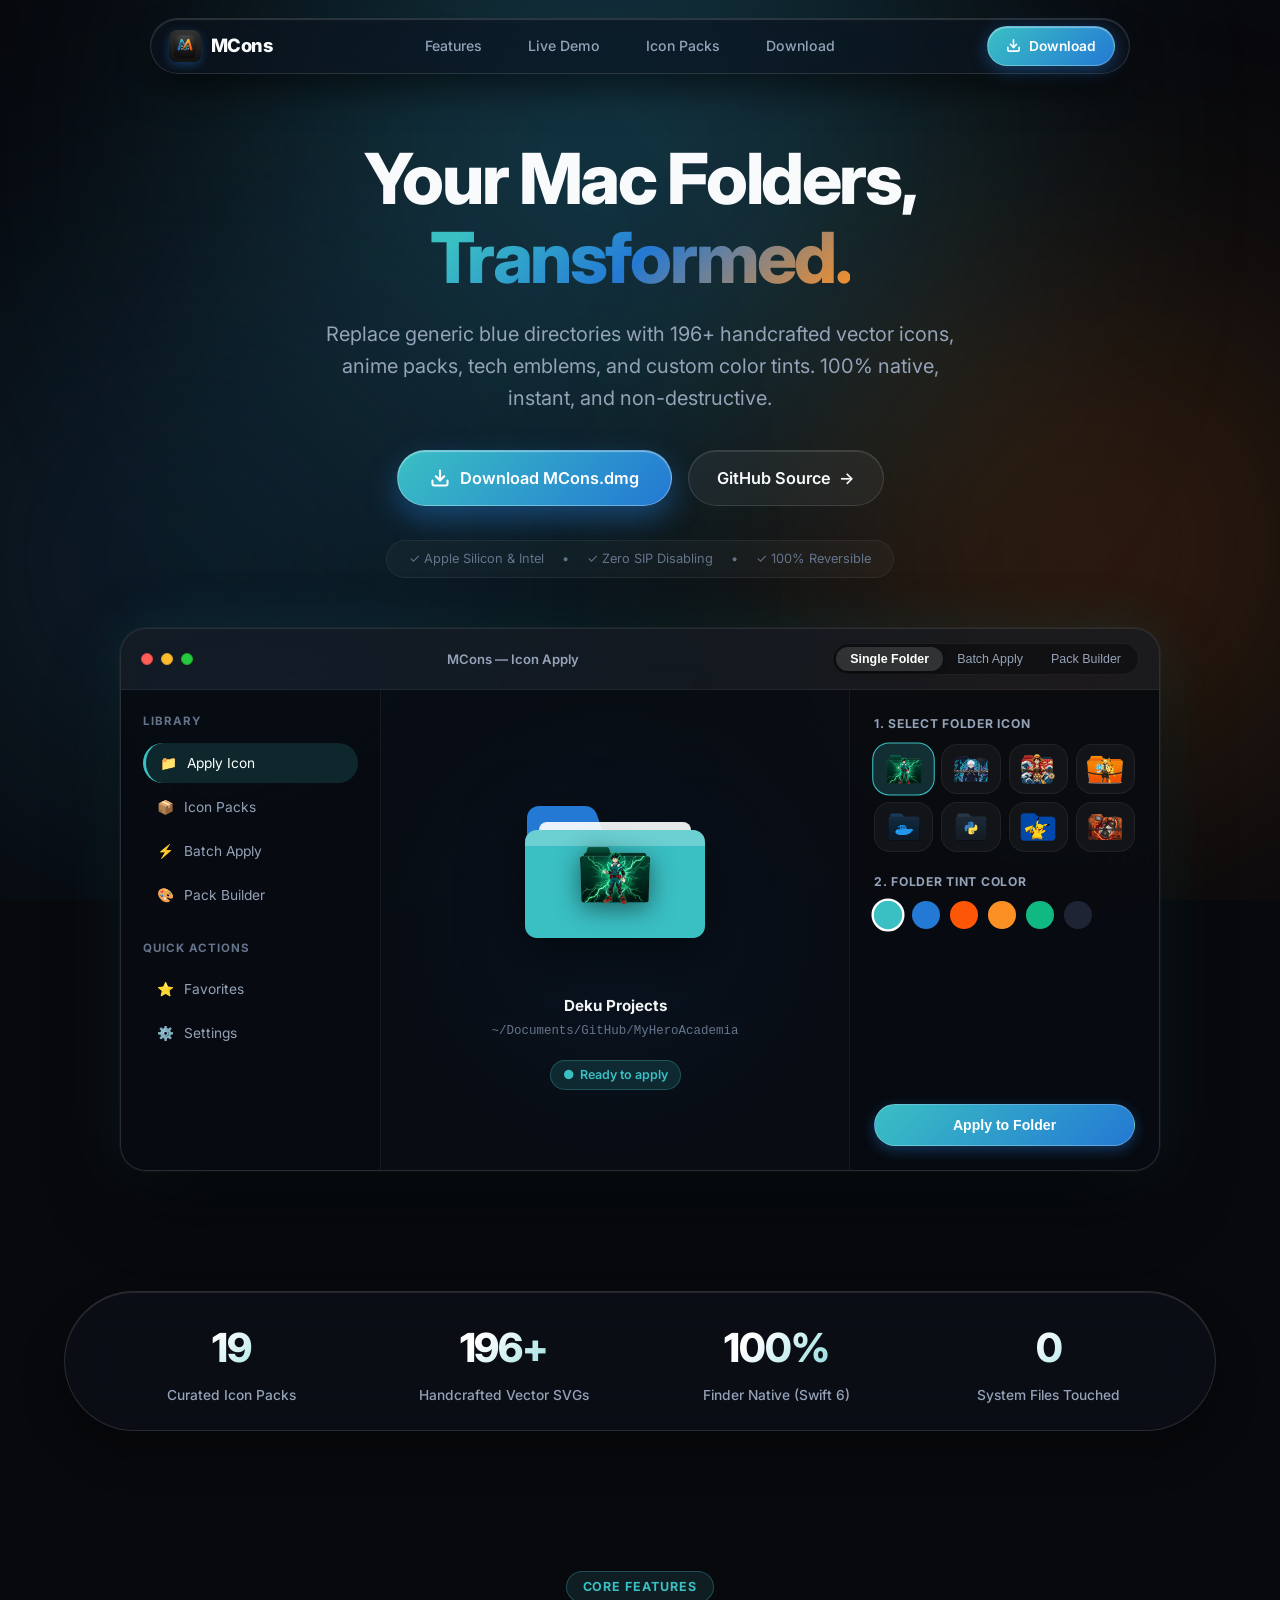
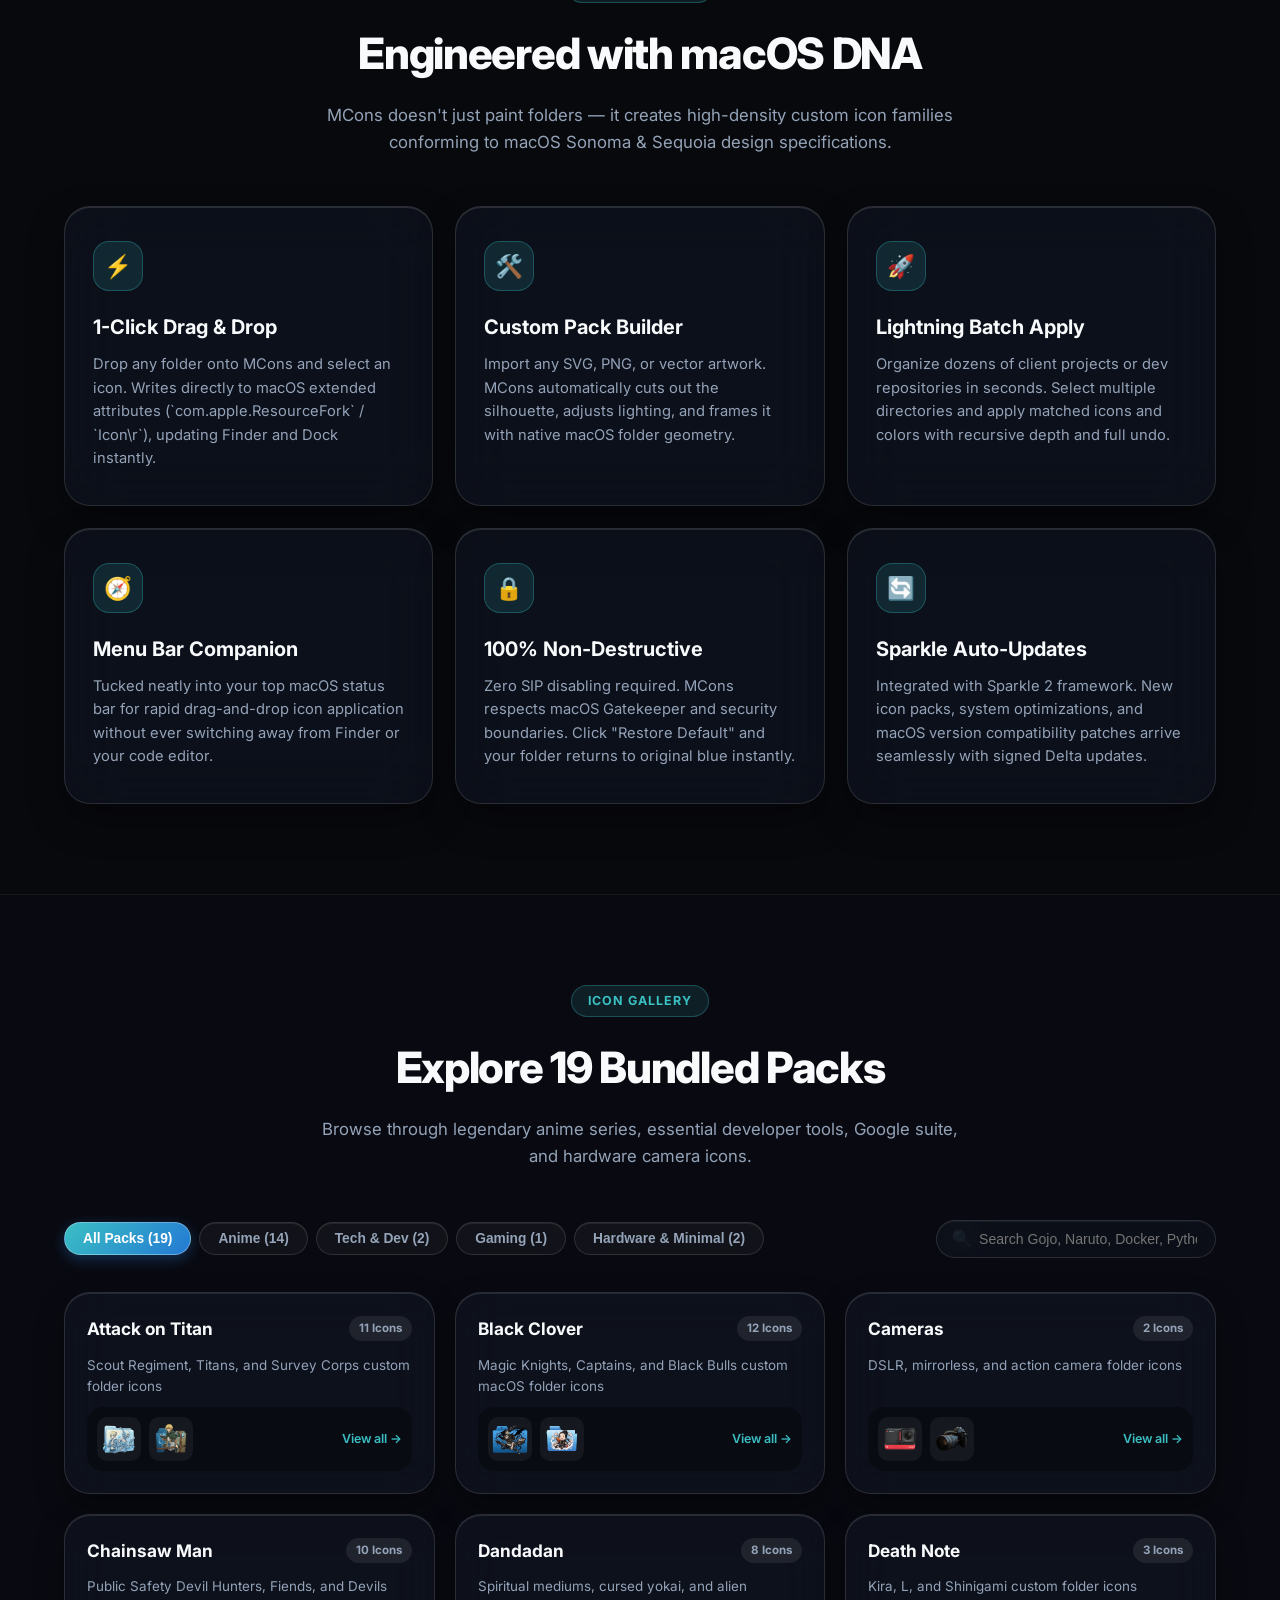
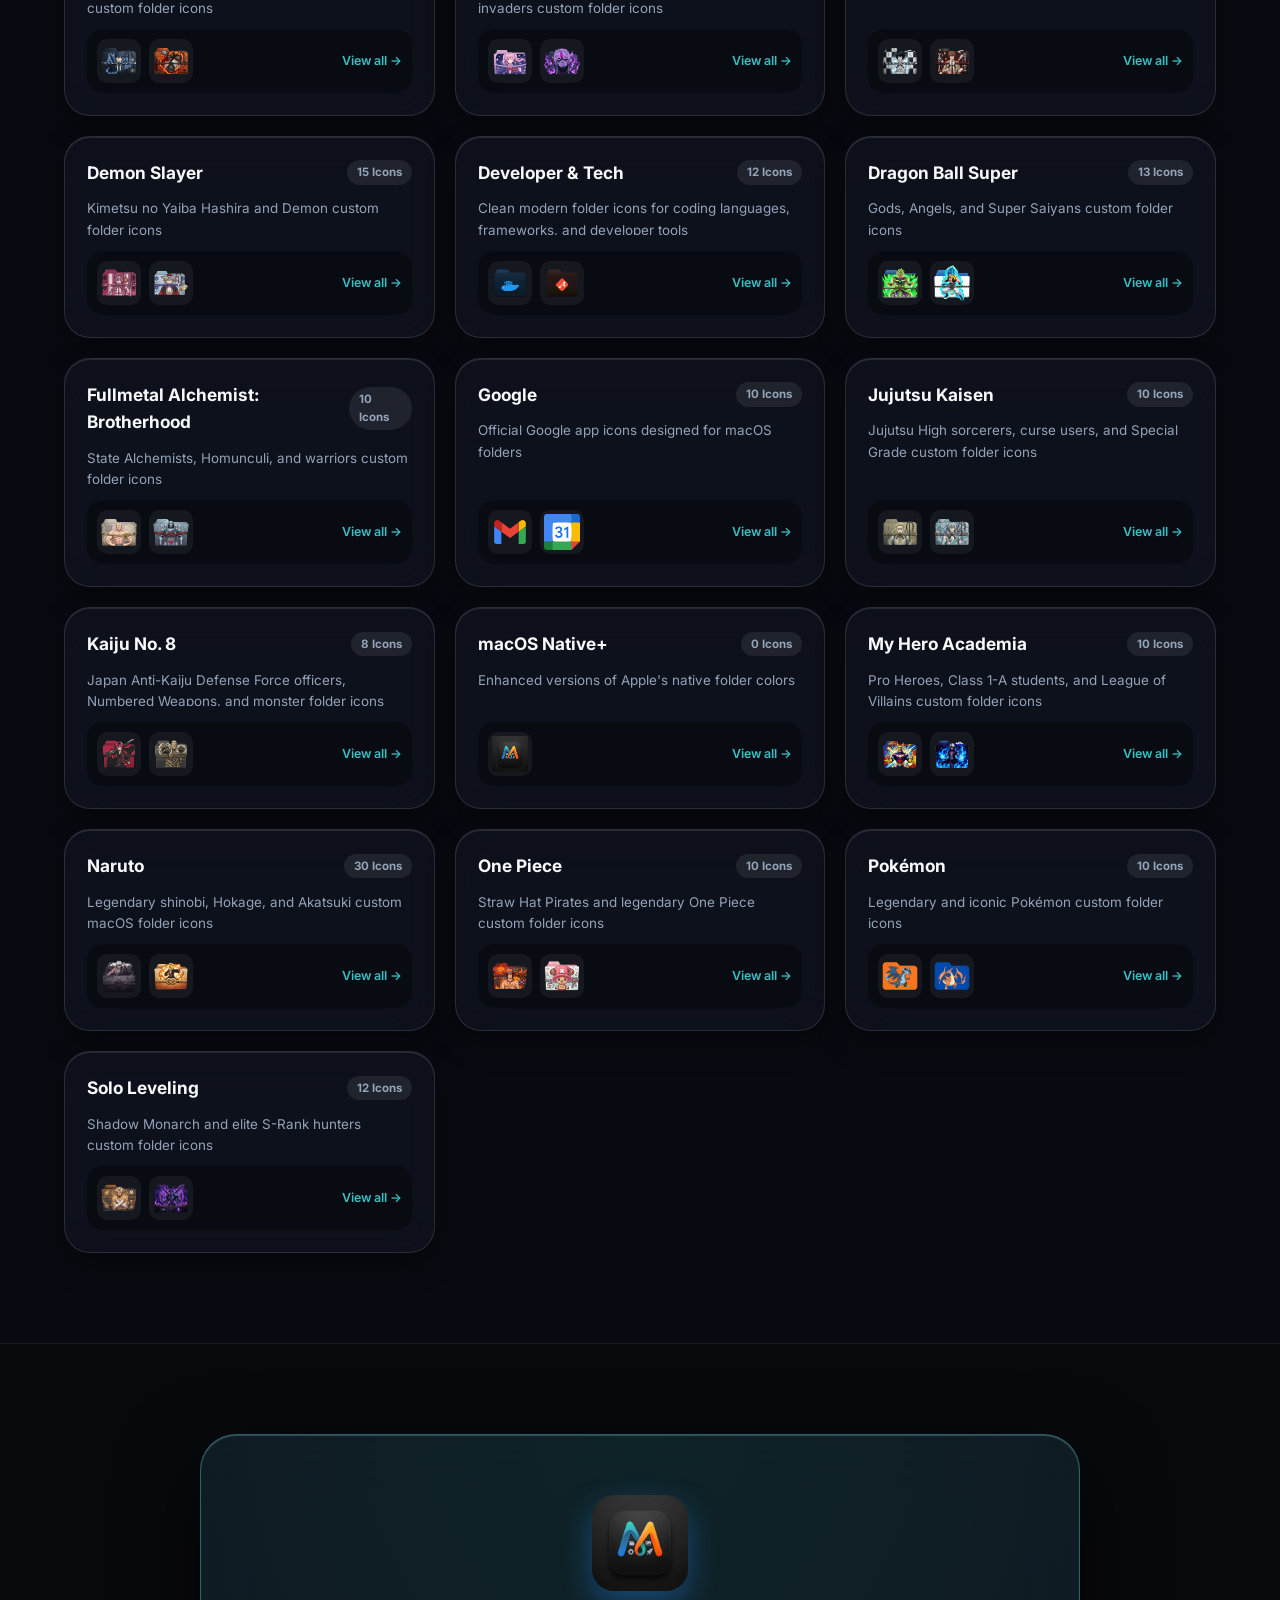
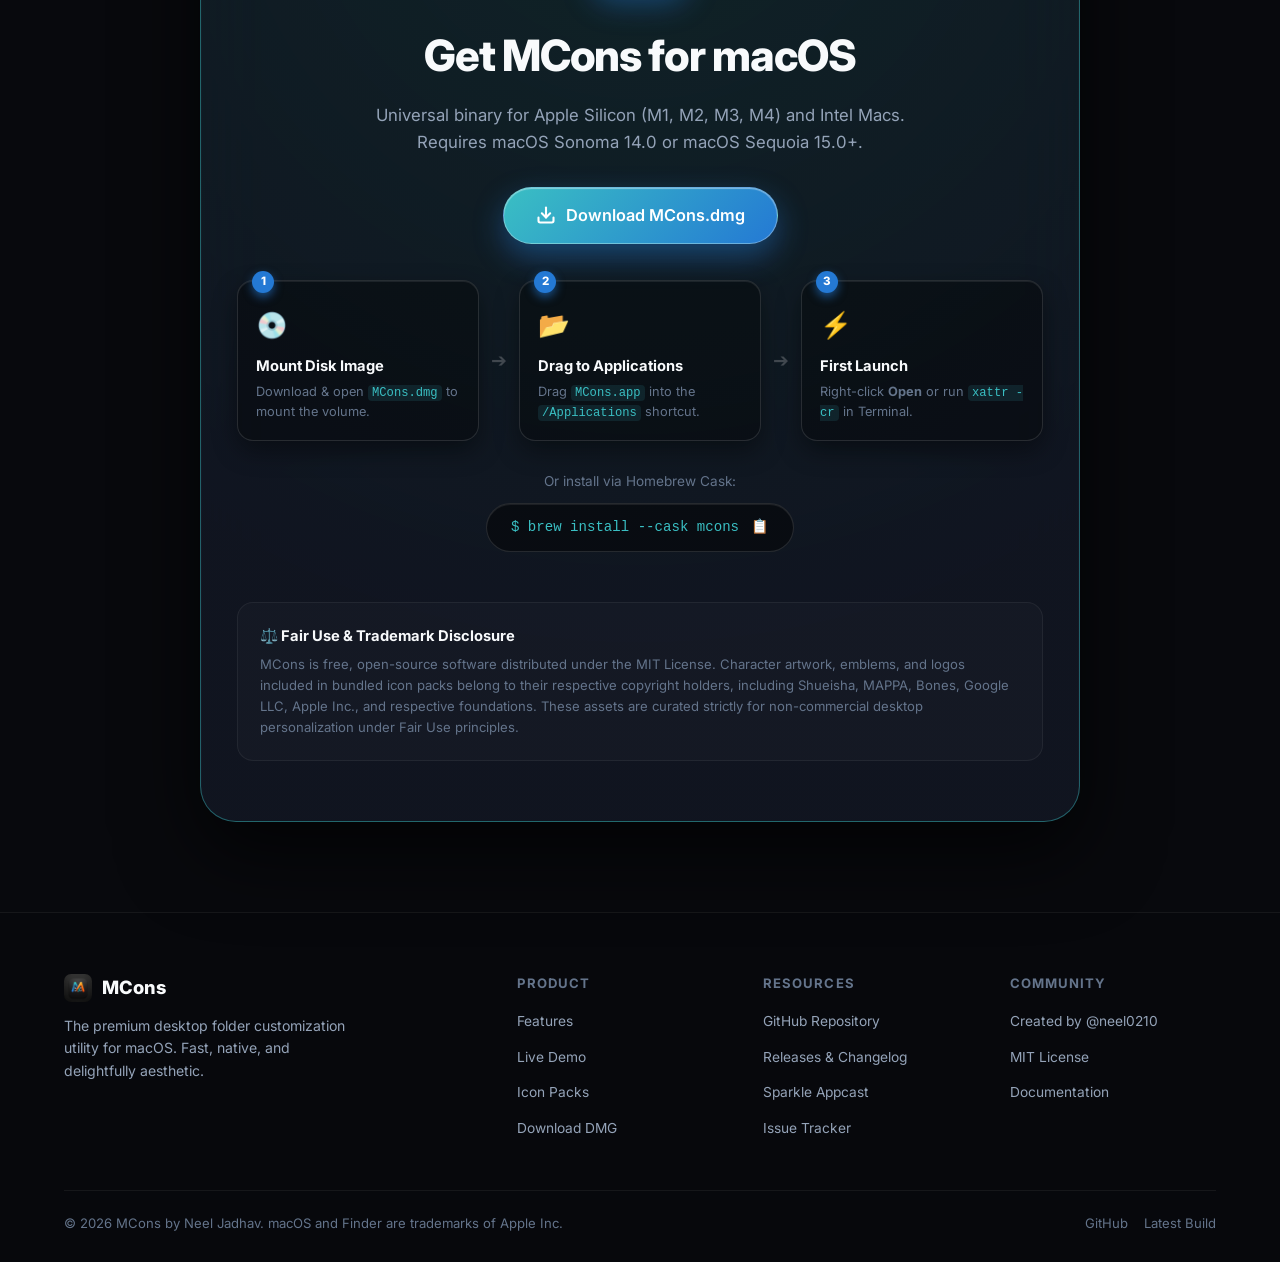
==== commit b1c43fc1: "ci: configure Mac DMG build with installer instructions and download references" ====
--- a/docs/index.html
+++ b/docs/index.html
@@ -78,13 +78,13 @@
       </p>
 
       <div class="hero-cta">
-        <a id="heroDmgBtn" href="https://github.com/neel0210/MCons/releases/latest/download/MCons-v1.0.4-release.dmg" download="MCons.dmg" class="btn-hero-download">
+        <a id="heroDmgBtn" href="https://github.com/neel0210/MCons/releases/latest/download/MCons.dmg" download="MCons.dmg" class="btn-hero-download">
           <svg width="20" height="20" viewBox="0 0 24 24" fill="none" stroke="currentColor" stroke-width="2.5" stroke-linecap="round" stroke-linejoin="round">
             <path d="M21 15v4a2 2 0 0 1-2 2H5a2 2 0 0 1-2-2v-4"></path>
             <polyline points="7 10 12 15 17 10"></polyline>
             <line x1="12" y1="15" x2="12" y2="3"></line>
           </svg>
-          <span>Download</span>
+          <span>Download MCons.dmg</span>
         </a>
 
         <a href="https://github.com/neel0210/MCons" target="_blank" rel="noopener" class="btn-hero-secondary">
@@ -368,14 +368,48 @@
         </p>
 
         <div class="download-buttons">
-          <a id="mainDmgBtn" href="https://github.com/neel0210/MCons/releases/latest/download/MCons-v1.0.4-release.dmg" download="MCons.dmg" class="btn-hero-download">
+          <a id="mainDmgBtn" href="https://github.com/neel0210/MCons/releases/latest/download/MCons.dmg" download="MCons.dmg" class="btn-hero-download">
             <svg width="20" height="20" viewBox="0 0 24 24" fill="none" stroke="currentColor" stroke-width="2.5" stroke-linecap="round" stroke-linejoin="round">
               <path d="M21 15v4a2 2 0 0 1-2 2H5a2 2 0 0 1-2-2v-4"></path>
               <polyline points="7 10 12 15 17 10"></polyline>
               <line x1="12" y1="15" x2="12" y2="3"></line>
             </svg>
-            <span>Download</span>
+            <span>Download MCons.dmg</span>
           </a>
+        </div>
+
+        <!-- Interactive 3-Step macOS Installer Walkthrough -->
+        <div class="installer-walkthrough">
+          <div class="installer-step-card">
+            <div class="step-num-badge">1</div>
+            <div class="step-icon">💿</div>
+            <div class="step-content">
+              <h4>Mount Disk Image</h4>
+              <p>Download & open <code>MCons.dmg</code> to mount the volume.</p>
+            </div>
+          </div>
+
+          <div class="installer-arrow">➔</div>
+
+          <div class="installer-step-card">
+            <div class="step-num-badge">2</div>
+            <div class="step-icon">📂</div>
+            <div class="step-content">
+              <h4>Drag to Applications</h4>
+              <p>Drag <code>MCons.app</code> into the <code>/Applications</code> shortcut.</p>
+            </div>
+          </div>
+
+          <div class="installer-arrow">➔</div>
+
+          <div class="installer-step-card">
+            <div class="step-num-badge">3</div>
+            <div class="step-icon">⚡</div>
+            <div class="step-content">
+              <h4>First Launch</h4>
+              <p>Right-click <b>Open</b> or run <code>xattr -cr</code> in Terminal.</p>
+            </div>
+          </div>
         </div>
 
         <div style="margin-top: 30px;">
@@ -396,6 +430,61 @@
       </div>
     </div>
   </section>
+
+  <!-- Modal for Installer Instructions -->
+  <div id="installerModal" class="modal-overlay">
+    <div class="modal-window installer-modal-window">
+      <button id="installerModalCloseBtn" class="modal-close-btn">&times;</button>
+      <div class="installer-modal-header">
+        <div class="installer-modal-icon">💿</div>
+        <div>
+          <h3 style="font-size: 1.4rem; font-weight: 800; margin-bottom: 4px;">Downloading MCons.dmg</h3>
+          <p style="color: var(--icon-cyan); font-size: 0.88rem; font-weight: 600;">Follow these 3 simple installer steps on macOS:</p>
+        </div>
+      </div>
+
+      <div class="installer-steps-vertical">
+        <div class="modal-step-item">
+          <div class="modal-step-badge">1</div>
+          <div class="modal-step-body">
+            <strong>Open Disk Image</strong>
+            <p>Double-click the downloaded <code>MCons.dmg</code> in your Downloads folder to open it.</p>
+          </div>
+        </div>
+
+        <div class="modal-step-item">
+          <div class="modal-step-badge">2</div>
+          <div class="modal-step-body">
+            <strong>Drag into Applications</strong>
+            <p>Drag the <code>MCons.app</code> icon into the <code>Applications</code> shortcut folder inside the disk image.</p>
+          </div>
+        </div>
+
+        <div class="modal-step-item">
+          <div class="modal-step-badge">3</div>
+          <div class="modal-step-body">
+            <strong>First Launch (macOS Gatekeeper)</strong>
+            <p>Because MCons is downloaded outside the Mac App Store, choose either method to unlock:</p>
+            <ul style="margin: 8px 0 0 18px; font-size: 0.82rem; color: var(--text-dim); line-height: 1.5;">
+              <li><b>Fast:</b> Double-click <code>Open_MCons.command</code> inside the DMG.</li>
+              <li><b>Standard:</b> Right-click <code>MCons.app</code> in Applications → click <b>Open</b>.</li>
+              <li><b>Terminal:</b> Click the command below to copy and run:</li>
+            </ul>
+            <div id="cmdCopyBox" class="terminal-cmd-box" title="Click to copy command">
+              <code>xattr -cr /Applications/MCons.app</code>
+              <span class="copy-icon">📋</span>
+            </div>
+          </div>
+        </div>
+      </div>
+
+      <div style="display: flex; justify-content: flex-end; margin-top: 24px;">
+        <button id="installerGotItBtn" class="btn-hero-download" style="padding: 10px 24px; font-size: 0.9rem;">
+          <span>Got it!</span>
+        </button>
+      </div>
+    </div>
+  </div>
 
   <!-- Modal for Full Pack Preview -->
   <div id="packModal" class="modal-overlay">
--- a/docs/styles.css
+++ b/docs/styles.css
@@ -1028,6 +1028,215 @@
   background: rgba(0, 0, 0, 0.65);
 }
 
+/* 3-Step macOS Installer Walkthrough */
+.installer-walkthrough {
+  display: flex;
+  align-items: stretch;
+  justify-content: center;
+  gap: 12px;
+  margin: 36px 0 24px;
+  text-align: left;
+}
+
+@media (max-width: 820px) {
+  .installer-walkthrough {
+    flex-direction: column;
+    align-items: center;
+  }
+}
+
+.installer-step-card {
+  position: relative;
+  flex: 1;
+  max-width: 260px;
+  background: rgba(0, 0, 0, 0.35);
+  border: 1px solid var(--border-glass);
+  border-radius: var(--radius-inner);
+  padding: 20px 18px 18px;
+  display: flex;
+  flex-direction: column;
+  gap: 10px;
+  transition: all 0.25s ease;
+  box-shadow: 0 10px 24px rgba(0, 0, 0, 0.4), inset 0 1px 0 rgba(255, 255, 255, 0.08);
+}
+
+.installer-step-card:hover {
+  border-color: var(--border-cyan-glow);
+  transform: translateY(-2px);
+  background: rgba(0, 0, 0, 0.5);
+}
+
+.step-num-badge {
+  position: absolute;
+  top: -10px;
+  left: 14px;
+  width: 22px;
+  height: 22px;
+  border-radius: 50%;
+  background: var(--icon-blue);
+  color: #fff;
+  font-size: 0.72rem;
+  font-weight: 800;
+  display: flex;
+  align-items: center;
+  justify-content: center;
+  box-shadow: 0 4px 10px rgba(36, 121, 212, 0.6);
+}
+
+.step-icon {
+  font-size: 1.6rem;
+  margin-top: 4px;
+}
+
+.step-content h4 {
+  font-size: 0.92rem;
+  font-weight: 700;
+  color: var(--text-main);
+  margin-bottom: 4px;
+}
+
+.step-content p {
+  font-size: 0.8rem;
+  color: var(--text-dim);
+  line-height: 1.45;
+}
+
+.step-content code {
+  color: var(--icon-cyan);
+  background: rgba(58, 191, 195, 0.12);
+  padding: 1px 4px;
+  border-radius: 4px;
+  font-family: var(--font-mono);
+  font-size: 0.76rem;
+}
+
+.installer-arrow {
+  display: flex;
+  align-items: center;
+  color: var(--border-highlight);
+  font-size: 1.2rem;
+  user-select: none;
+}
+
+@media (max-width: 820px) {
+  .installer-arrow {
+    transform: rotate(90deg);
+    margin: 4px 0;
+  }
+}
+
+/* Installer Guide Modal */
+.installer-modal-window {
+  max-width: 540px !important;
+  text-align: left;
+}
+
+.installer-modal-header {
+  display: flex;
+  align-items: center;
+  gap: 16px;
+  margin-bottom: 22px;
+  padding-bottom: 16px;
+  border-bottom: 1px solid var(--border-glass-subtle);
+}
+
+.installer-modal-icon {
+  font-size: 2.2rem;
+  width: 52px;
+  height: 52px;
+  background: rgba(58, 191, 195, 0.15);
+  border-radius: 14px;
+  display: flex;
+  align-items: center;
+  justify-content: center;
+  border: 1px solid var(--border-cyan-glow);
+}
+
+.installer-steps-vertical {
+  display: flex;
+  flex-direction: column;
+  gap: 16px;
+}
+
+.modal-step-item {
+  display: flex;
+  gap: 14px;
+  align-items: flex-start;
+  background: rgba(0, 0, 0, 0.25);
+  border: 1px solid var(--border-glass-subtle);
+  border-radius: 14px;
+  padding: 14px;
+}
+
+.modal-step-badge {
+  flex-shrink: 0;
+  width: 24px;
+  height: 24px;
+  border-radius: 50%;
+  background: var(--icon-cyan);
+  color: #08090d;
+  font-weight: 800;
+  font-size: 0.78rem;
+  display: flex;
+  align-items: center;
+  justify-content: center;
+  margin-top: 2px;
+}
+
+.modal-step-body strong {
+  display: block;
+  font-size: 0.9rem;
+  color: var(--text-main);
+  margin-bottom: 3px;
+}
+
+.modal-step-body p {
+  font-size: 0.82rem;
+  color: var(--text-dim);
+  line-height: 1.45;
+  margin: 0;
+}
+
+.modal-step-body code {
+  color: var(--icon-cyan);
+  background: rgba(58, 191, 195, 0.12);
+  padding: 1px 5px;
+  border-radius: 4px;
+  font-family: var(--font-mono);
+  font-size: 0.78rem;
+}
+
+.terminal-cmd-box {
+  display: flex;
+  align-items: center;
+  justify-content: space-between;
+  margin-top: 8px;
+  background: rgba(0, 0, 0, 0.55);
+  border: 1px solid var(--border-cyan-glow);
+  border-radius: 8px;
+  padding: 8px 12px;
+  cursor: pointer;
+  transition: all 0.2s ease;
+}
+
+.terminal-cmd-box:hover {
+  background: rgba(0, 0, 0, 0.75);
+  border-color: var(--icon-cyan);
+}
+
+.terminal-cmd-box code {
+  font-family: var(--font-mono);
+  font-size: 0.8rem;
+  color: var(--icon-cyan);
+  background: transparent !important;
+  padding: 0;
+}
+
+.terminal-cmd-box .copy-icon {
+  font-size: 0.9rem;
+  opacity: 0.8;
+}
+
 .fair-use-box {
   background: rgba(255, 255, 255, 0.02);
   border: 1px solid var(--border-glass-subtle);
